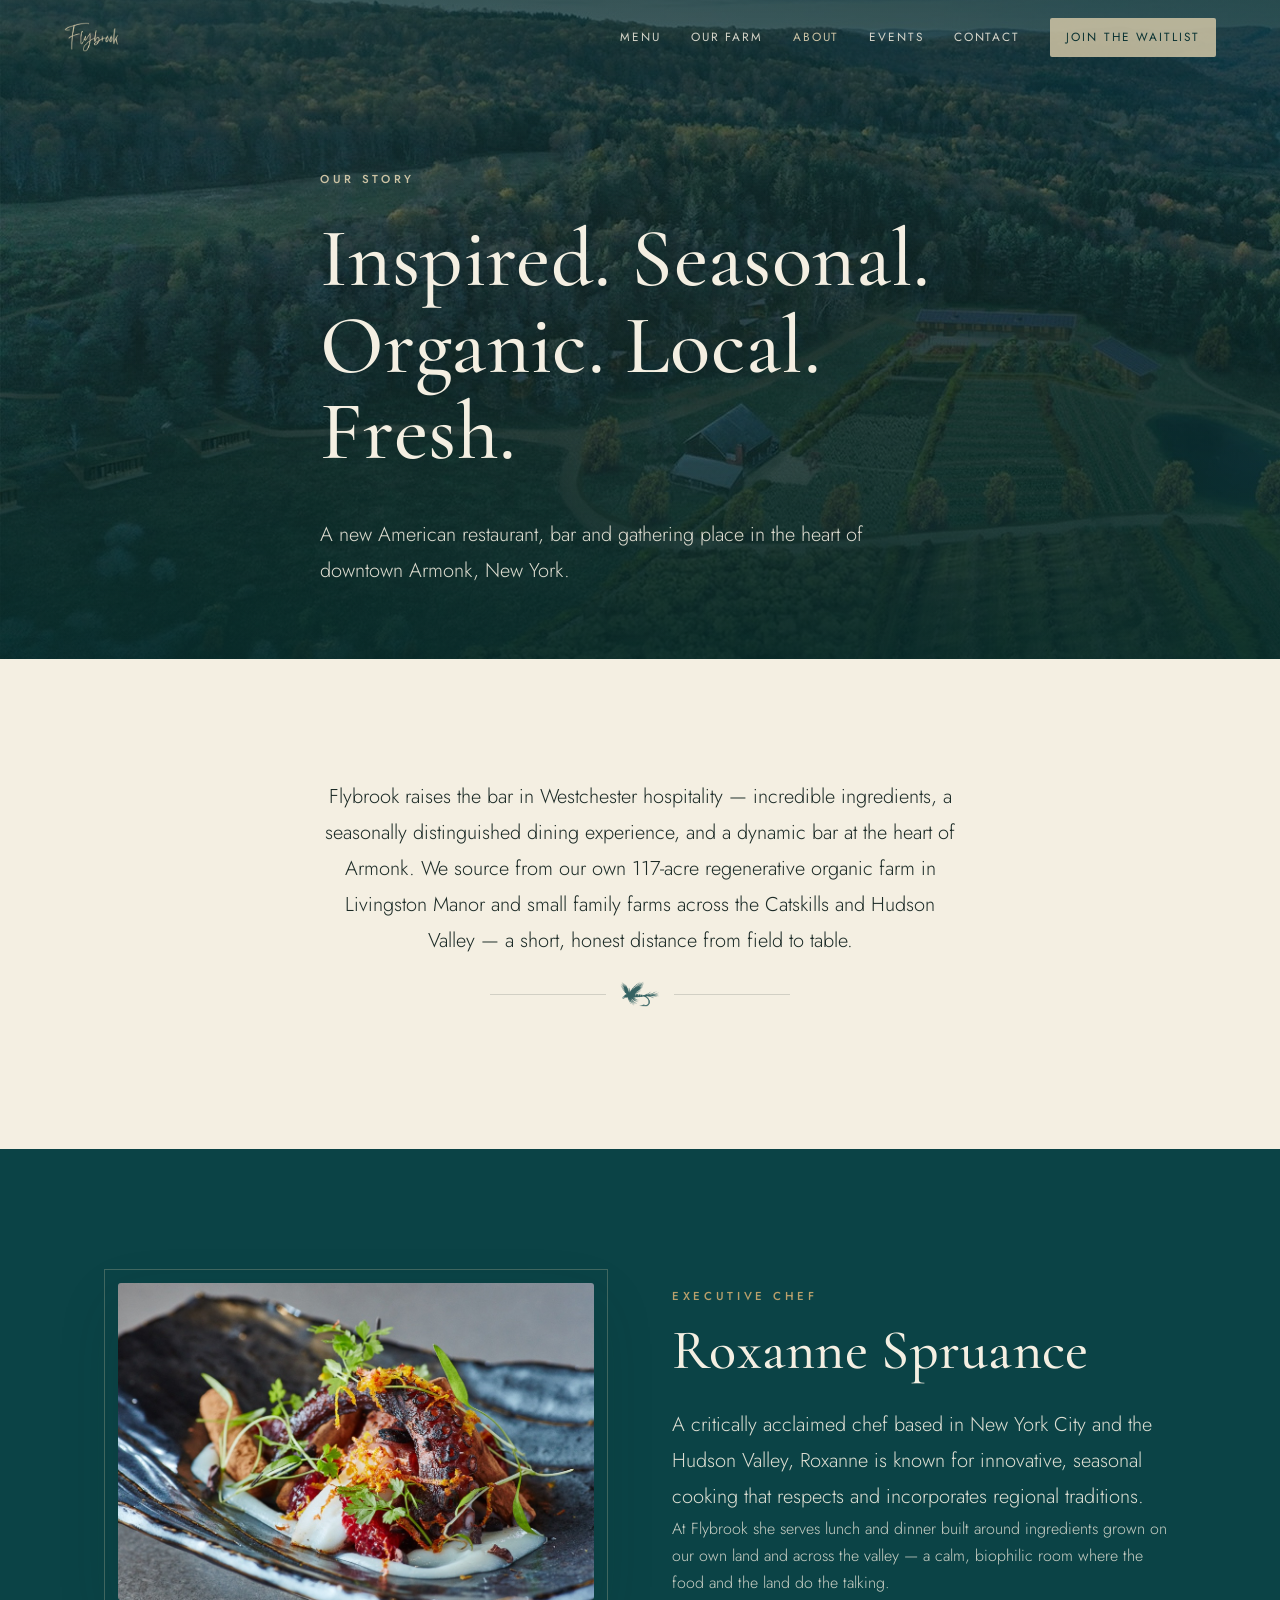
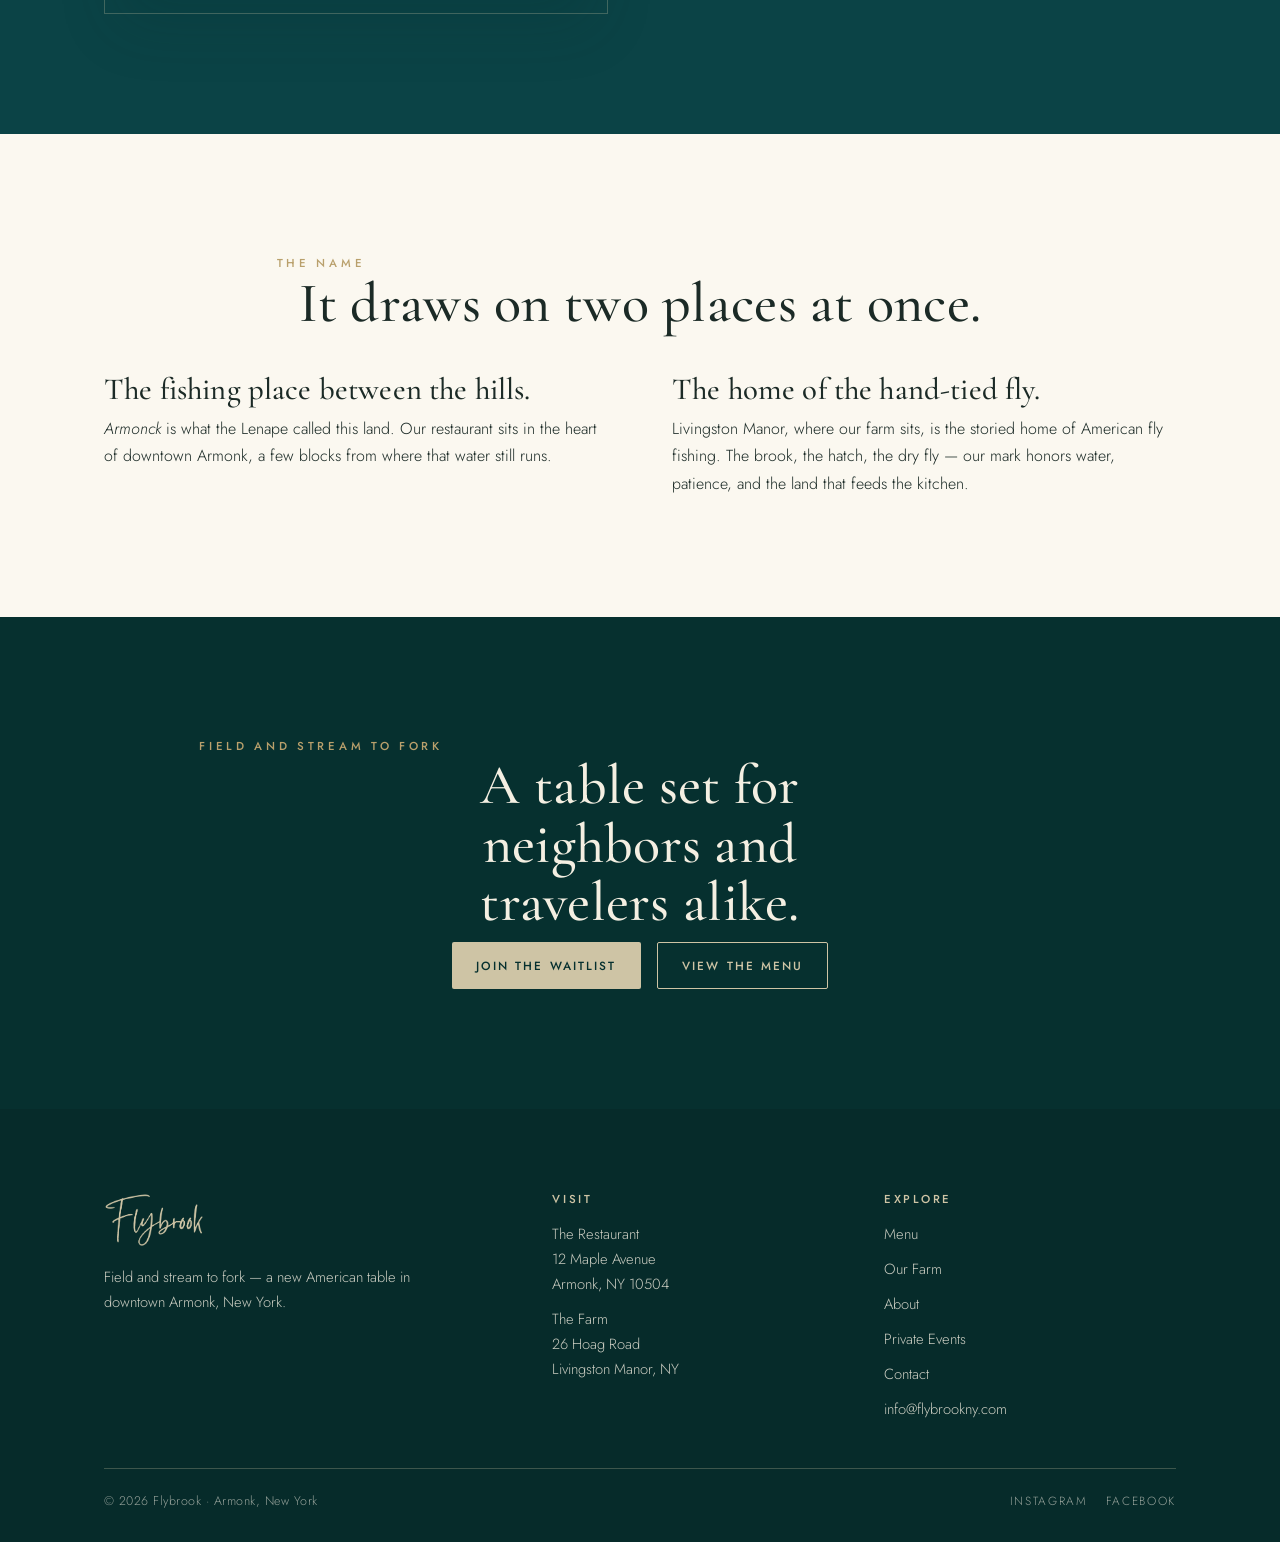
==== about.html @ 1fda8926 "chore: initial commit" ====
<!DOCTYPE html>
<html lang="en">
<head>
  <meta charset="utf-8">
  <meta name="viewport" content="width=device-width, initial-scale=1">
  <title>About — Flybrook · Armonk, New York</title>
  <meta name="description" content="Flybrook raises the bar in Westchester hospitality — incredible ingredients, a seasonally distinguished dining experience, and a dynamic bar at the heart of Armonk, from Executive Chef Roxanne Spruance.">
  <link rel="icon" type="image/svg+xml" href="assets/img/favicon.svg">
  <link rel="stylesheet" href="assets/css/styles.css">
</head>
<body>
  <div class="nav-scrim"></div>
  <header class="site-header">
    <a class="brand" href="index.html" aria-label="Flybrook home"><img src="assets/img/flybrook-signature-cream.png" alt="Flybrook"></a>
    <nav class="nav" aria-label="Primary">
      <a href="menu.html">Menu</a>
      <a href="farm.html">Our Farm</a>
      <a href="about.html" class="active">About</a>
      <a href="events.html">Events</a>
      <a href="contact.html">Contact</a>
      <a class="btn btn--solid" href="contact.html#waitlist">Join the Waitlist</a>
    </nav>
    <button class="nav-toggle" aria-label="Menu" aria-expanded="false"><span></span><span></span><span></span></button>
  </header>

  <section class="hero hero--page">
    <div class="hero__media"><img src="assets/img/bar-drinks.jpg" alt="Inside Flybrook"></div>
    <div class="hero__inner wrap">
      <p class="kicker">Our Story</p>
      <h1 class="display">Inspired. Seasonal. Organic. Local. Fresh.</h1>
      <p class="lead">A new American restaurant, bar and gathering place in the heart of downtown Armonk, New York.</p>
    </div>
  </section>

  <section class="section bg-paper">
    <div class="wrap reveal" style="max-width:760px;text-align:center">
      <p class="lead">Flybrook raises the bar in Westchester hospitality — incredible ingredients, a seasonally distinguished dining experience, and a dynamic bar at the heart of Armonk. We source from our own 117-acre regenerative organic farm in Livingston Manor and small family farms across the Catskills and Hudson Valley — a short, honest distance from field to table.</p>
      <div class="divider"><img src="assets/img/fly-spruce.png" alt=""></div>
    </div>
  </section>

  <section class="section bg-spruce">
    <div class="wrap split reveal">
      <div class="frame"><img src="assets/img/kitchen-plating.jpg" alt="Executive Chef Roxanne Spruance plating a dish"></div>
      <div>
        <p class="kicker">Executive Chef</p>
        <h2 class="display" style="margin:.25em 0 .5em">Roxanne Spruance</h2>
        <p class="lead" style="color:rgba(244,239,226,.9)">A critically acclaimed chef based in New York City and the Hudson Valley, Roxanne is known for innovative, seasonal cooking that respects and incorporates regional traditions.</p>
        <p style="color:rgba(244,239,226,.82)">At Flybrook she serves lunch and dinner built around ingredients grown on our own land and across the valley — a calm, biophilic room where the food and the land do the talking.</p>
      </div>
    </div>
  </section>

  <section class="section bg-paper2">
    <div class="wrap reveal">
      <div class="center" style="margin-bottom:42px">
        <p class="kicker">The name</p>
        <h2 class="display">It draws on two places at once.</h2>
      </div>
      <div class="split reveal" style="align-items:flex-start">
        <div>
          <h3 class="display" style="margin-bottom:.3em">The fishing place between the hills.</h3>
          <p><em>Armonck</em> is what the Lenape called this land. Our restaurant sits in the heart of downtown Armonk, a few blocks from where that water still runs.</p>
        </div>
        <div>
          <h3 class="display" style="margin-bottom:.3em">The home of the hand-tied fly.</h3>
          <p>Livingston Manor, where our farm sits, is the storied home of American fly fishing. The brook, the hatch, the dry fly — our mark honors water, patience, and the land that feeds the kitchen.</p>
        </div>
      </div>
    </div>
  </section>

  <section class="section bg-deep cta-band">
    <div class="wrap reveal">
      <p class="kicker">Field and stream to fork</p>
      <h2 class="display">A table set for neighbors and travelers alike.</h2>
      <div class="btn-row center">
        <a class="btn btn--solid" href="contact.html#waitlist">Join the Waitlist</a>
        <a class="btn btn--outline" href="menu.html">View the Menu</a>
      </div>
    </div>
  </section>

  <footer class="site-footer">
    <div class="wrap">
      <div class="footer-grid">
        <div><img class="sig" src="assets/img/flybrook-signature-cream.png" alt="Flybrook"><p style="max-width:34ch;font-size:.92rem">Field and stream to fork — a new American table in downtown Armonk, New York.</p></div>
        <div><h4>Visit</h4><div class="footer-links"><span>The Restaurant<br>12 Maple Avenue<br>Armonk, NY 10504</span><span>The Farm<br>26 Hoag Road<br>Livingston Manor, NY</span></div></div>
        <div><h4>Explore</h4><div class="footer-links"><a href="menu.html">Menu</a><a href="farm.html">Our Farm</a><a href="about.html">About</a><a href="events.html">Private Events</a><a href="contact.html">Contact</a><a href="mailto:info@flybrookny.com">info@flybrookny.com</a></div></div>
      </div>
      <div class="footer-meta"><span>© <span id="year">2027</span> Flybrook · Armonk, New York</span><div class="socials"><a href="#">Instagram</a><a href="#">Facebook</a></div></div>
    </div>
  </footer>
  <script src="assets/js/main.js"></script>
</body>
</html>
---- assets/css/styles.css ----
/* =========================================================
   Flybrook — flybrookny.com
   Direction C · Spruce-forward, quiet-luxury
   Brand: Cormorant Garamond (display) + Jost (text)
   ========================================================= */

@import url('https://fonts.googleapis.com/css2?family=Cormorant+Garamond:ital,wght@0,400;0,500;0,600;1,400;1,500&family=Jost:wght@300;400;500&display=swap');

:root{
  /* Palette */
  --spruce:#0B4346;
  --deep-spruce:#06302F;
  --darkest-spruce:#062B2A;
  --spruce-soft:#1F4B48;
  --wheat:#CEC4A5;
  --gold-wheat:#B9A06C;
  --sage:#8B9479;
  --clay:#B5663C;
  --paper:#F4EFE2;
  --paper-2:#FBF8F0;
  --ink:#1B2A26;
  --slate:#5B6963;
  --line-on-paper:rgba(27,42,38,.16);
  --line-on-spruce:rgba(206,196,165,.28);

  /* Type */
  --display:'Cormorant Garamond', Georgia, 'Times New Roman', serif;
  --text:'Jost', -apple-system, BlinkMacSystemFont, 'Segoe UI', sans-serif;

  --wrap:1200px;
  --gutter:clamp(20px,5vw,64px);
  --ease:cubic-bezier(.22,.61,.36,1);
}

*{margin:0;padding:0;box-sizing:border-box}
html{scroll-behavior:smooth}
body{
  font-family:var(--text);
  font-weight:300;
  color:var(--ink);
  background:var(--paper);
  line-height:1.7;
  -webkit-font-smoothing:antialiased;
  text-rendering:optimizeLegibility;
}
img{max-width:100%;display:block}
a{color:inherit;text-decoration:none}

/* ---------- Typography ---------- */
h1,h2,h3,h4{font-family:var(--display);font-weight:500;line-height:1.08;letter-spacing:.01em}
.display{
  font-family:var(--display);
  font-weight:500;
  line-height:1.04;
  letter-spacing:.005em;
}
h1{font-size:clamp(2.7rem,6.5vw,5.4rem)}
h2{font-size:clamp(2rem,4.4vw,3.5rem)}
h3{font-size:clamp(1.4rem,2.4vw,2rem)}
p{max-width:62ch}
em,i{font-style:italic}

.overline{
  font-family:var(--text);
  font-weight:500;
  text-transform:uppercase;
  letter-spacing:.34em;
  font-size:.72rem;
}
.lead{font-size:clamp(1.05rem,1.6vw,1.25rem);line-height:1.8}

/* dot-separated kicker e.g. Inspired · Seasonal · Organic */
.kicker{
  font-family:var(--text);
  text-transform:uppercase;
  letter-spacing:.32em;
  font-size:.72rem;
  font-weight:500;
  color:var(--gold-wheat);
}

/* ---------- Layout ---------- */
.wrap{max-width:var(--wrap);margin-inline:auto;padding-inline:var(--gutter)}
.section{padding-block:clamp(64px,10vw,120px)}
.section--tight{padding-block:clamp(48px,7vw,84px)}
.bg-paper{background:var(--paper)}
.bg-paper2{background:var(--paper-2)}
.bg-spruce{background:var(--spruce);color:var(--paper)}
.bg-deep{background:var(--deep-spruce);color:var(--paper)}
.bg-spruce h1,.bg-spruce h2,.bg-spruce h3,
.bg-deep h1,.bg-deep h2,.bg-deep h3{color:var(--paper)}
.center{text-align:center}
.sr-only{position:absolute;width:1px;height:1px;padding:0;margin:-1px;overflow:hidden;clip:rect(0,0,0,0);white-space:nowrap;border:0}
.measure{max-width:60ch}
.measure-wide{max-width:74ch}
.mx-auto{margin-inline:auto}

/* ---------- Fly divider ---------- */
.divider{display:flex;align-items:center;gap:14px;max-width:300px;margin:22px auto}
.divider::before,.divider::after{content:"";flex:1;height:1px;background:var(--line-on-paper)}
.bg-spruce .divider::before,.bg-spruce .divider::after,
.bg-deep .divider::before,.bg-deep .divider::after{background:var(--line-on-spruce)}
.divider img{width:40px;height:auto;opacity:.85;flex:0 0 auto}

/* ---------- Buttons ---------- */
.btn{
  display:inline-flex;align-items:center;gap:.6em;
  font-family:var(--text);font-weight:500;
  text-transform:uppercase;letter-spacing:.18em;font-size:.74rem;
  padding:1.05em 2em;border:1px solid transparent;border-radius:2px;
  cursor:pointer;transition:all .4s var(--ease);
}
.btn--solid{background:var(--wheat);color:var(--deep-spruce)}
.btn--solid:hover{background:var(--gold-wheat);transform:translateY(-2px)}
.btn--outline{background:transparent;border-color:var(--wheat);color:var(--wheat)}
.btn--outline:hover{background:var(--wheat);color:var(--deep-spruce)}
.btn--ink{background:var(--spruce);color:var(--paper)}
.btn--ink:hover{background:var(--deep-spruce);transform:translateY(-2px)}
.btn--outline-ink{background:transparent;border-color:var(--spruce);color:var(--spruce)}
.btn--outline-ink:hover{background:var(--spruce);color:var(--paper)}
.textlink{
  font-family:var(--text);font-weight:500;text-transform:uppercase;
  letter-spacing:.2em;font-size:.74rem;color:var(--gold-wheat);
  display:inline-flex;gap:.5em;align-items:center;
  border-bottom:1px solid transparent;padding-bottom:2px;transition:.3s var(--ease)
}
.textlink:hover{gap:.9em;border-color:var(--gold-wheat)}

.btn-row{display:flex;flex-wrap:wrap;gap:16px;align-items:center}
.btn-row.center{justify-content:center}

/* ---------- Header ---------- */
.site-header{
  position:fixed;inset:0 0 auto 0;z-index:100;
  display:flex;align-items:center;justify-content:space-between;
  padding:18px var(--gutter);
  transition:background .4s var(--ease),padding .4s var(--ease),box-shadow .4s var(--ease);
}
.site-header.scrolled{
  background:var(--deep-spruce);
  padding-block:12px;
  box-shadow:0 1px 0 var(--line-on-spruce);
}
.brand{display:flex;align-items:center;gap:12px}
.brand img{height:30px;width:auto}
.nav{display:flex;align-items:center;gap:30px}
.nav a{
  font-family:var(--text);font-weight:400;
  text-transform:uppercase;letter-spacing:.16em;font-size:.74rem;
  color:var(--paper);opacity:.86;transition:opacity .3s,color .3s
}
.nav a:hover,.nav a.active{opacity:1;color:var(--wheat)}
.nav .btn{padding:.7em 1.3em;color:var(--deep-spruce)}
.nav .btn:hover{color:var(--deep-spruce)}
.nav-toggle{display:none;background:none;border:0;cursor:pointer;width:30px;height:22px;position:relative}
.nav-toggle span{position:absolute;left:0;right:0;height:2px;background:var(--paper);transition:.3s var(--ease)}
.nav-toggle span:nth-child(1){top:0}
.nav-toggle span:nth-child(2){top:10px}
.nav-toggle span:nth-child(3){top:20px}
body.nav-open .nav-toggle span:nth-child(1){top:10px;transform:rotate(45deg)}
body.nav-open .nav-toggle span:nth-child(2){opacity:0}
body.nav-open .nav-toggle span:nth-child(3){top:10px;transform:rotate(-45deg)}

/* ---------- Hero ---------- */
.hero{
  position:relative;min-height:100svh;
  display:flex;align-items:center;
  color:var(--paper);overflow:hidden;
}
.hero__media{position:absolute;inset:0;z-index:0}
.hero__media img{width:100%;height:100%;object-fit:cover}
.hero__media::after{
  content:"";position:absolute;inset:0;
  background:
    linear-gradient(180deg,rgba(6,43,42,.55) 0%,rgba(6,43,42,.35) 40%,rgba(6,43,42,.78) 100%),
    radial-gradient(120% 80% at 30% 50%,rgba(6,43,42,.15),rgba(6,43,42,.65));
}
.hero__inner{position:relative;z-index:1;padding-block:140px 90px}
.hero h1{color:var(--paper);max-width:16ch;margin:.32em 0 .5em}
.hero .lead{color:rgba(244,239,226,.9);max-width:46ch}
.hero .kicker{color:var(--wheat)}
.hero__btns{margin-top:38px}
.hero--page{min-height:62svh}
.hero--page .hero__inner{padding-block:170px 70px}

/* ---------- Generic two-column split ---------- */
.split{display:grid;grid-template-columns:1fr 1fr;gap:clamp(28px,5vw,72px);align-items:center}
.split--media-right{direction:ltr}
.split img{border-radius:3px;box-shadow:0 24px 60px rgba(6,43,42,.18)}
.frame{position:relative;padding:14px}
.frame::before{content:"";position:absolute;inset:0;border:1px solid var(--line-on-spruce);pointer-events:none}

/* ---------- Intro statement ---------- */
.statement{max-width:24ch;margin-inline:auto;text-align:center}

/* ---------- Tiles (Inside Flybrook) ---------- */
.tiles{display:grid;grid-template-columns:repeat(3,1fr);gap:18px}
.tile{position:relative;aspect-ratio:3/4;overflow:hidden;border-radius:3px;color:var(--paper);display:flex}
.tile img{position:absolute;inset:0;width:100%;height:100%;object-fit:cover;transition:transform 1s var(--ease)}
.tile:hover img{transform:scale(1.06)}
.tile::after{content:"";position:absolute;inset:0;background:linear-gradient(180deg,rgba(6,43,42,.05) 30%,rgba(6,43,42,.85) 100%)}
.tile__body{position:relative;z-index:1;margin-top:auto;padding:26px}
.tile__body .overline{color:var(--wheat)}
.tile__body h3{color:var(--paper);margin:.25em 0 .35em}
.tile__body p{font-size:.92rem;color:rgba(244,239,226,.85);max-width:30ch}

/* ---------- Feature strip ---------- */
.stat-row{display:flex;flex-wrap:wrap;gap:clamp(24px,6vw,72px);justify-content:center;margin-top:34px}
.stat{text-align:center}
.stat__num{font-family:var(--display);font-size:clamp(2.2rem,4vw,3.2rem);color:var(--wheat);line-height:1}
.stat__label{font-family:var(--text);text-transform:uppercase;letter-spacing:.2em;font-size:.7rem;margin-top:.6em;color:rgba(244,239,226,.8)}
.bg-paper .stat__num,.bg-paper2 .stat__num{color:var(--clay)}
.bg-paper .stat__label,.bg-paper2 .stat__label{color:var(--slate)}

/* ---------- Lookbook strip ---------- */
.strip{display:grid;grid-template-columns:repeat(4,1fr);gap:10px}
.strip img{aspect-ratio:1;object-fit:cover;border-radius:2px}
.strip--3{grid-template-columns:repeat(3,1fr)}

/* ---------- Menu ---------- */
.menu-group{margin-bottom:48px}
.menu-group__head{font-family:var(--text);text-transform:uppercase;letter-spacing:.28em;font-size:.78rem;color:var(--gold-wheat);margin-bottom:22px;display:flex;align-items:center;gap:16px}
.menu-group__head::after{content:"";flex:1;height:1px;background:var(--line-on-paper)}
.bg-spruce .menu-group__head::after,.bg-deep .menu-group__head::after{background:var(--line-on-spruce)}
.menu-item{display:flex;align-items:baseline;gap:14px;padding:14px 0;border-bottom:1px solid var(--line-on-paper)}
.bg-spruce .menu-item,.bg-deep .menu-item{border-color:var(--line-on-spruce)}
.menu-item__name{font-family:var(--display);font-size:1.45rem;font-weight:500;white-space:nowrap}
.menu-item__desc{font-size:.9rem;color:var(--slate);flex:1}
.bg-spruce .menu-item__desc,.bg-deep .menu-item__desc{color:rgba(244,239,226,.7)}
.menu-item__lead{flex:1;border-bottom:1px dotted var(--line-on-paper);transform:translateY(-4px)}
.menu-item__price{font-family:var(--display);font-size:1.3rem;color:var(--clay)}
.bg-spruce .menu-item__price,.bg-deep .menu-item__price{color:var(--wheat)}
.tag{display:inline-block;font-family:var(--text);font-size:.62rem;text-transform:uppercase;letter-spacing:.18em;padding:.25em .7em;border:1px solid currentColor;border-radius:999px;color:var(--sage);margin-left:.5em;vertical-align:middle}

/* ---------- Cards ---------- */
.cards{display:grid;grid-template-columns:repeat(auto-fit,minmax(260px,1fr));gap:24px}
.card{background:var(--paper-2);border:1px solid var(--line-on-paper);border-radius:3px;padding:34px 30px;transition:transform .4s var(--ease),box-shadow .4s var(--ease)}
.card:hover{transform:translateY(-4px);box-shadow:0 20px 50px rgba(6,43,42,.1)}
.card h3{margin-bottom:.4em}
.card p{font-size:.95rem;color:var(--slate)}

/* ---------- Forms ---------- */
.form{display:grid;gap:18px;max-width:520px}
.field label{display:block;font-family:var(--text);text-transform:uppercase;letter-spacing:.16em;font-size:.68rem;margin-bottom:8px;color:var(--slate)}
.bg-spruce .field label,.bg-deep .field label{color:var(--wheat)}
.field input,.field textarea,.field select{
  width:100%;font-family:var(--text);font-weight:300;font-size:1rem;color:var(--ink);
  background:var(--paper-2);border:1px solid var(--line-on-paper);border-radius:2px;
  padding:14px 16px;transition:border-color .3s
}
.bg-spruce .field input,.bg-spruce .field textarea,.bg-spruce .field select,
.bg-deep .field input,.bg-deep .field textarea,.bg-deep .field select{
  background:rgba(244,239,226,.06);border-color:var(--line-on-spruce);color:var(--paper)
}
.field input:focus,.field textarea:focus,.field select:focus{outline:none;border-color:var(--gold-wheat)}
.field textarea{min-height:130px;resize:vertical}
.form__note{font-size:.82rem;color:var(--slate)}

/* ---------- Footer ---------- */
.site-footer{background:var(--darkest-spruce);color:rgba(244,239,226,.82);padding-block:clamp(56px,8vw,84px) 30px}
.footer-grid{display:grid;grid-template-columns:1.4fr 1fr 1fr;gap:40px;align-items:start}
.site-footer img.sig{height:54px;width:auto;margin-bottom:18px}
.site-footer h4{font-family:var(--text);text-transform:uppercase;letter-spacing:.22em;font-size:.72rem;color:var(--wheat);margin-bottom:16px;font-weight:500}
.site-footer a:hover{color:var(--wheat)}
.footer-links{display:grid;gap:10px;font-size:.92rem}
.footer-meta{display:flex;justify-content:space-between;flex-wrap:wrap;gap:14px;align-items:center;margin-top:46px;padding-top:22px;border-top:1px solid var(--line-on-spruce);font-size:.78rem;letter-spacing:.04em;color:rgba(244,239,226,.6)}
.socials{display:flex;gap:18px}
.socials a{font-size:.74rem;text-transform:uppercase;letter-spacing:.14em}

/* ---------- CTA band ---------- */
.cta-band{text-align:center}
.cta-band h2{max-width:18ch;margin:0 auto .2em}
.cta-band .lead{margin:0 auto 30px;color:rgba(244,239,226,.85)}

/* ---------- Reveal on scroll ---------- */
.reveal{opacity:0;transform:translateY(26px);transition:opacity .9s var(--ease),transform .9s var(--ease)}
.reveal.in{opacity:1;transform:none}

/* ---------- Responsive ---------- */
@media(max-width:900px){
  .split{grid-template-columns:1fr}
  .split .frame{order:-1}
  .tiles{grid-template-columns:1fr 1fr}
  .footer-grid{grid-template-columns:1fr 1fr}
  .strip{grid-template-columns:repeat(4,1fr)}
}
@media(max-width:720px){
  .nav{
    position:fixed;inset:0 0 0 auto;width:min(82vw,360px);
    flex-direction:column;align-items:flex-start;justify-content:center;gap:28px;
    background:var(--deep-spruce);padding:60px var(--gutter);
    transform:translateX(100%);transition:transform .45s var(--ease);
    box-shadow:-20px 0 60px rgba(0,0,0,.3)
  }
  body.nav-open .nav{transform:none}
  .nav a{font-size:1rem}
  .nav-toggle{display:block;z-index:101}
  .tiles{grid-template-columns:1fr}
  .footer-grid{grid-template-columns:1fr}
  .strip{grid-template-columns:repeat(2,1fr)}
  .menu-item{flex-wrap:wrap}
  .menu-item__lead{display:none}
  .menu-item__desc{flex-basis:100%;order:3}
  .footer-meta{justify-content:flex-start}
}
@media(max-width:720px){
  .nav-scrim{position:fixed;inset:0;background:rgba(6,43,42,.5);opacity:0;visibility:hidden;transition:.4s;z-index:99}
  body.nav-open .nav-scrim{opacity:1;visibility:visible}
}
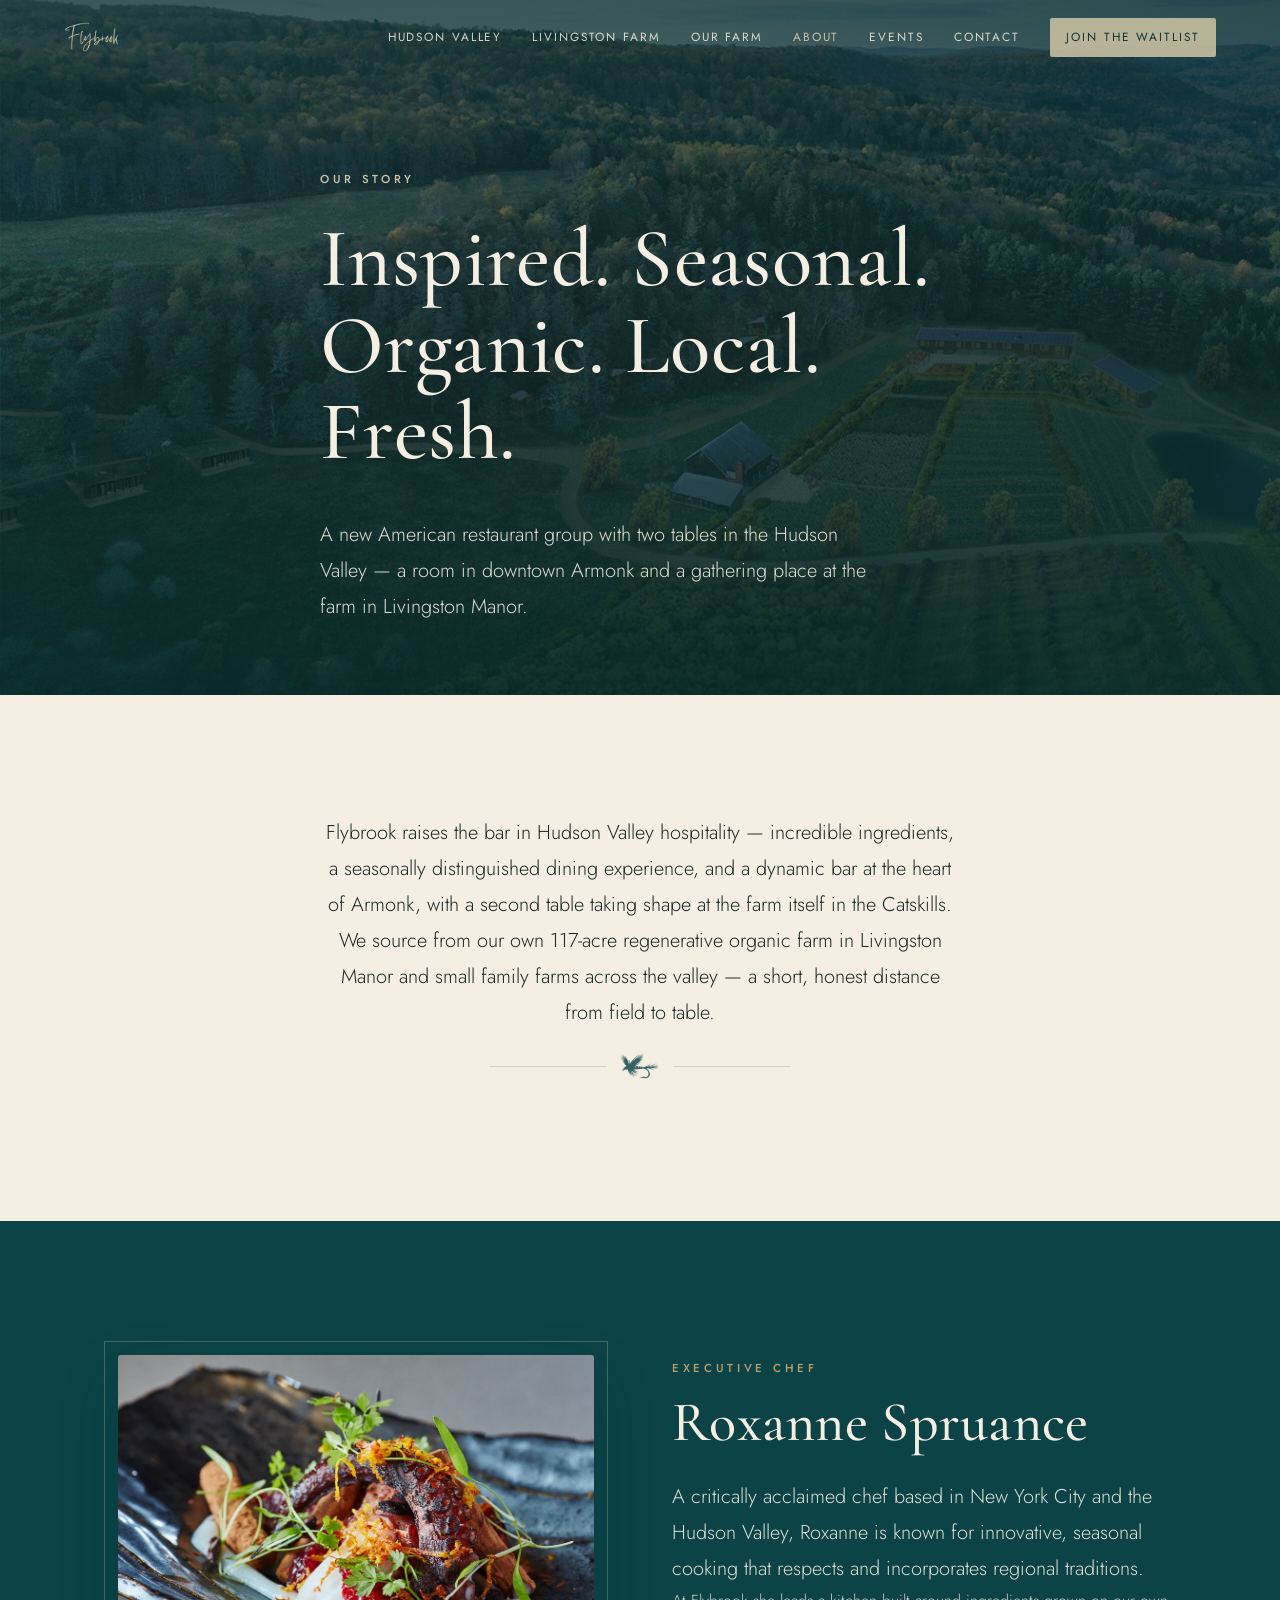
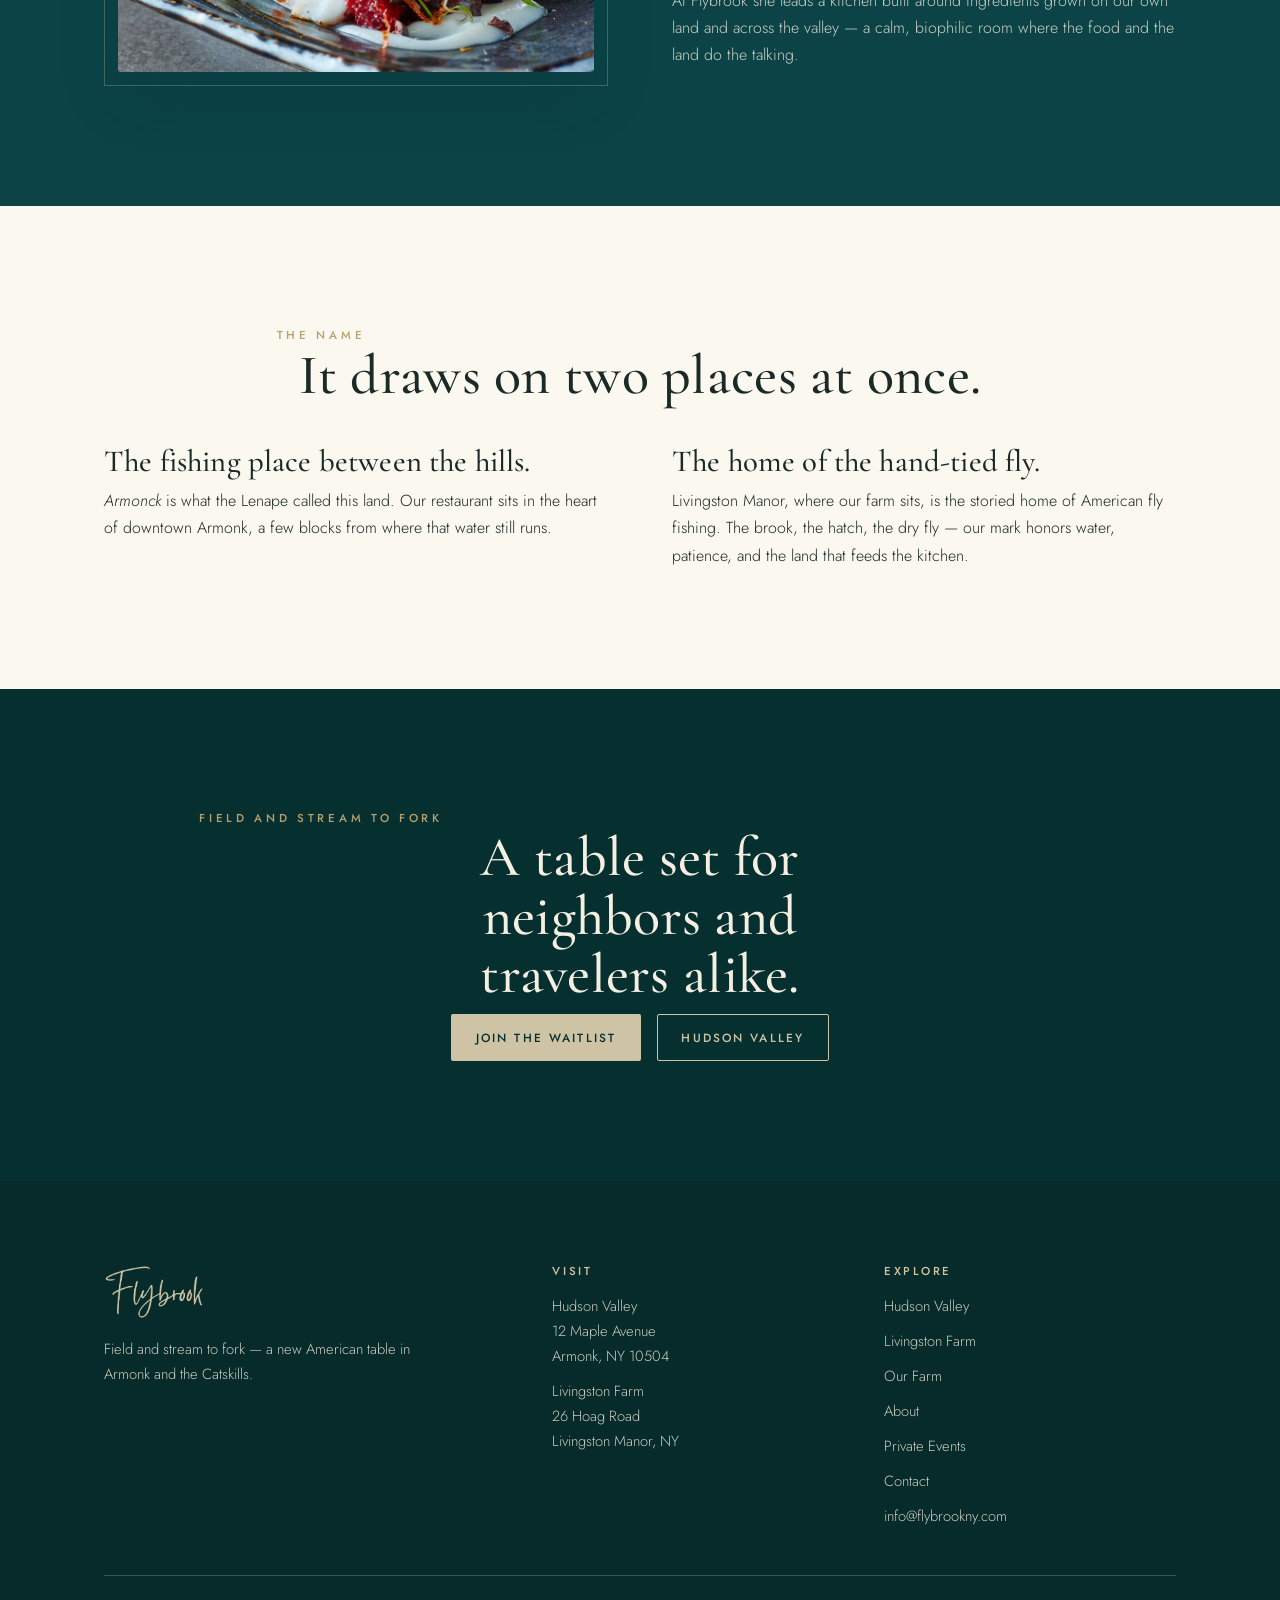
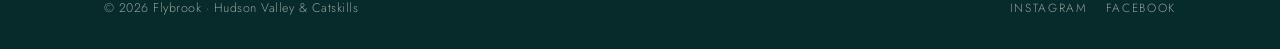
==== commit 88b0e68a: "restructure: two locations (Hudson Valley + Livingston Farm); remove menu; add events hero image" ====
--- a/about.html
+++ b/about.html
@@ -3,8 +3,8 @@
 <head>
   <meta charset="utf-8">
   <meta name="viewport" content="width=device-width, initial-scale=1">
-  <title>About — Flybrook · Armonk, New York</title>
-  <meta name="description" content="Flybrook raises the bar in Westchester hospitality — incredible ingredients, a seasonally distinguished dining experience, and a dynamic bar at the heart of Armonk, from Executive Chef Roxanne Spruance.">
+  <title>About — Flybrook · Hudson Valley &amp; Catskills</title>
+  <meta name="description" content="Flybrook raises the bar in Hudson Valley hospitality — incredible ingredients, a seasonally distinguished dining experience, and two rooms rooted in the same farm. From Executive Chef Roxanne Spruance.">
   <link rel="icon" type="image/svg+xml" href="assets/img/favicon.svg">
   <link rel="stylesheet" href="assets/css/styles.css">
 </head>
@@ -13,7 +13,8 @@
   <header class="site-header">
     <a class="brand" href="index.html" aria-label="Flybrook home"><img src="assets/img/flybrook-signature-cream.png" alt="Flybrook"></a>
     <nav class="nav" aria-label="Primary">
-      <a href="menu.html">Menu</a>
+      <a href="hudson-valley.html">Hudson Valley</a>
+      <a href="livingston-farm.html">Livingston Farm</a>
       <a href="farm.html">Our Farm</a>
       <a href="about.html" class="active">About</a>
       <a href="events.html">Events</a>
@@ -28,13 +29,13 @@
     <div class="hero__inner wrap">
       <p class="kicker">Our Story</p>
       <h1 class="display">Inspired. Seasonal. Organic. Local. Fresh.</h1>
-      <p class="lead">A new American restaurant, bar and gathering place in the heart of downtown Armonk, New York.</p>
+      <p class="lead">A new American restaurant group with two tables in the Hudson Valley — a room in downtown Armonk and a gathering place at the farm in Livingston Manor.</p>
     </div>
   </section>
 
   <section class="section bg-paper">
     <div class="wrap reveal" style="max-width:760px;text-align:center">
-      <p class="lead">Flybrook raises the bar in Westchester hospitality — incredible ingredients, a seasonally distinguished dining experience, and a dynamic bar at the heart of Armonk. We source from our own 117-acre regenerative organic farm in Livingston Manor and small family farms across the Catskills and Hudson Valley — a short, honest distance from field to table.</p>
+      <p class="lead">Flybrook raises the bar in Hudson Valley hospitality — incredible ingredients, a seasonally distinguished dining experience, and a dynamic bar at the heart of Armonk, with a second table taking shape at the farm itself in the Catskills. We source from our own 117-acre regenerative organic farm in Livingston Manor and small family farms across the valley — a short, honest distance from field to table.</p>
       <div class="divider"><img src="assets/img/fly-spruce.png" alt=""></div>
     </div>
   </section>
@@ -46,7 +47,7 @@
         <p class="kicker">Executive Chef</p>
         <h2 class="display" style="margin:.25em 0 .5em">Roxanne Spruance</h2>
         <p class="lead" style="color:rgba(244,239,226,.9)">A critically acclaimed chef based in New York City and the Hudson Valley, Roxanne is known for innovative, seasonal cooking that respects and incorporates regional traditions.</p>
-        <p style="color:rgba(244,239,226,.82)">At Flybrook she serves lunch and dinner built around ingredients grown on our own land and across the valley — a calm, biophilic room where the food and the land do the talking.</p>
+        <p style="color:rgba(244,239,226,.82)">At Flybrook she leads a kitchen built around ingredients grown on our own land and across the valley — a calm, biophilic room where the food and the land do the talking.</p>
       </div>
     </div>
   </section>
@@ -76,7 +77,7 @@
       <h2 class="display">A table set for neighbors and travelers alike.</h2>
       <div class="btn-row center">
         <a class="btn btn--solid" href="contact.html#waitlist">Join the Waitlist</a>
-        <a class="btn btn--outline" href="menu.html">View the Menu</a>
+        <a class="btn btn--outline" href="hudson-valley.html">Hudson Valley</a>
       </div>
     </div>
   </section>
@@ -84,11 +85,11 @@
   <footer class="site-footer">
     <div class="wrap">
       <div class="footer-grid">
-        <div><img class="sig" src="assets/img/flybrook-signature-cream.png" alt="Flybrook"><p style="max-width:34ch;font-size:.92rem">Field and stream to fork — a new American table in downtown Armonk, New York.</p></div>
-        <div><h4>Visit</h4><div class="footer-links"><span>The Restaurant<br>12 Maple Avenue<br>Armonk, NY 10504</span><span>The Farm<br>26 Hoag Road<br>Livingston Manor, NY</span></div></div>
-        <div><h4>Explore</h4><div class="footer-links"><a href="menu.html">Menu</a><a href="farm.html">Our Farm</a><a href="about.html">About</a><a href="events.html">Private Events</a><a href="contact.html">Contact</a><a href="mailto:info@flybrookny.com">info@flybrookny.com</a></div></div>
+        <div><img class="sig" src="assets/img/flybrook-signature-cream.png" alt="Flybrook"><p style="max-width:34ch;font-size:.92rem">Field and stream to fork — a new American table in Armonk and the Catskills.</p></div>
+        <div><h4>Visit</h4><div class="footer-links"><span>Hudson Valley<br>12 Maple Avenue<br>Armonk, NY 10504</span><span>Livingston Farm<br>26 Hoag Road<br>Livingston Manor, NY</span></div></div>
+        <div><h4>Explore</h4><div class="footer-links"><a href="hudson-valley.html">Hudson Valley</a><a href="livingston-farm.html">Livingston Farm</a><a href="farm.html">Our Farm</a><a href="about.html">About</a><a href="events.html">Private Events</a><a href="contact.html">Contact</a><a href="mailto:info@flybrookny.com">info@flybrookny.com</a></div></div>
       </div>
-      <div class="footer-meta"><span>© <span id="year">2027</span> Flybrook · Armonk, New York</span><div class="socials"><a href="#">Instagram</a><a href="#">Facebook</a></div></div>
+      <div class="footer-meta"><span>© <span id="year">2027</span> Flybrook · Hudson Valley &amp; Catskills</span><div class="socials"><a href="#">Instagram</a><a href="#">Facebook</a></div></div>
     </div>
   </footer>
   <script src="assets/js/main.js"></script>
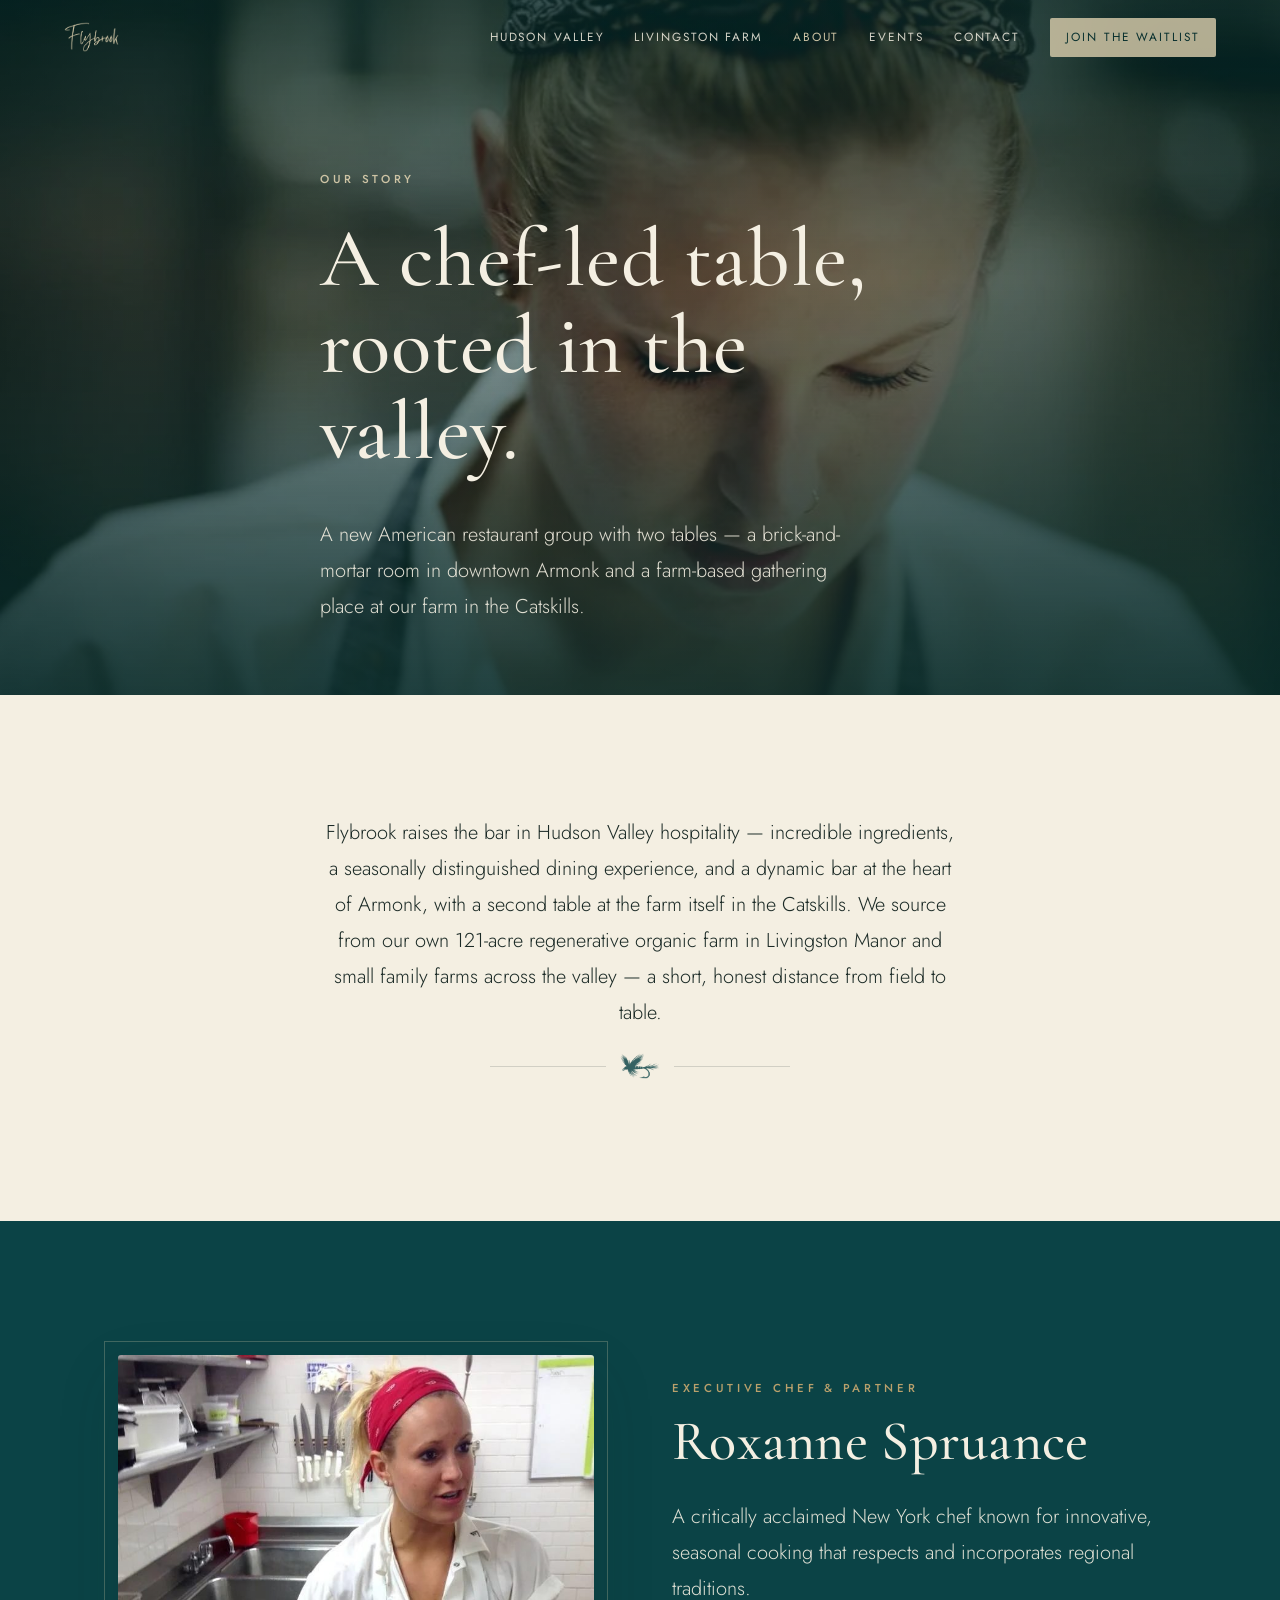
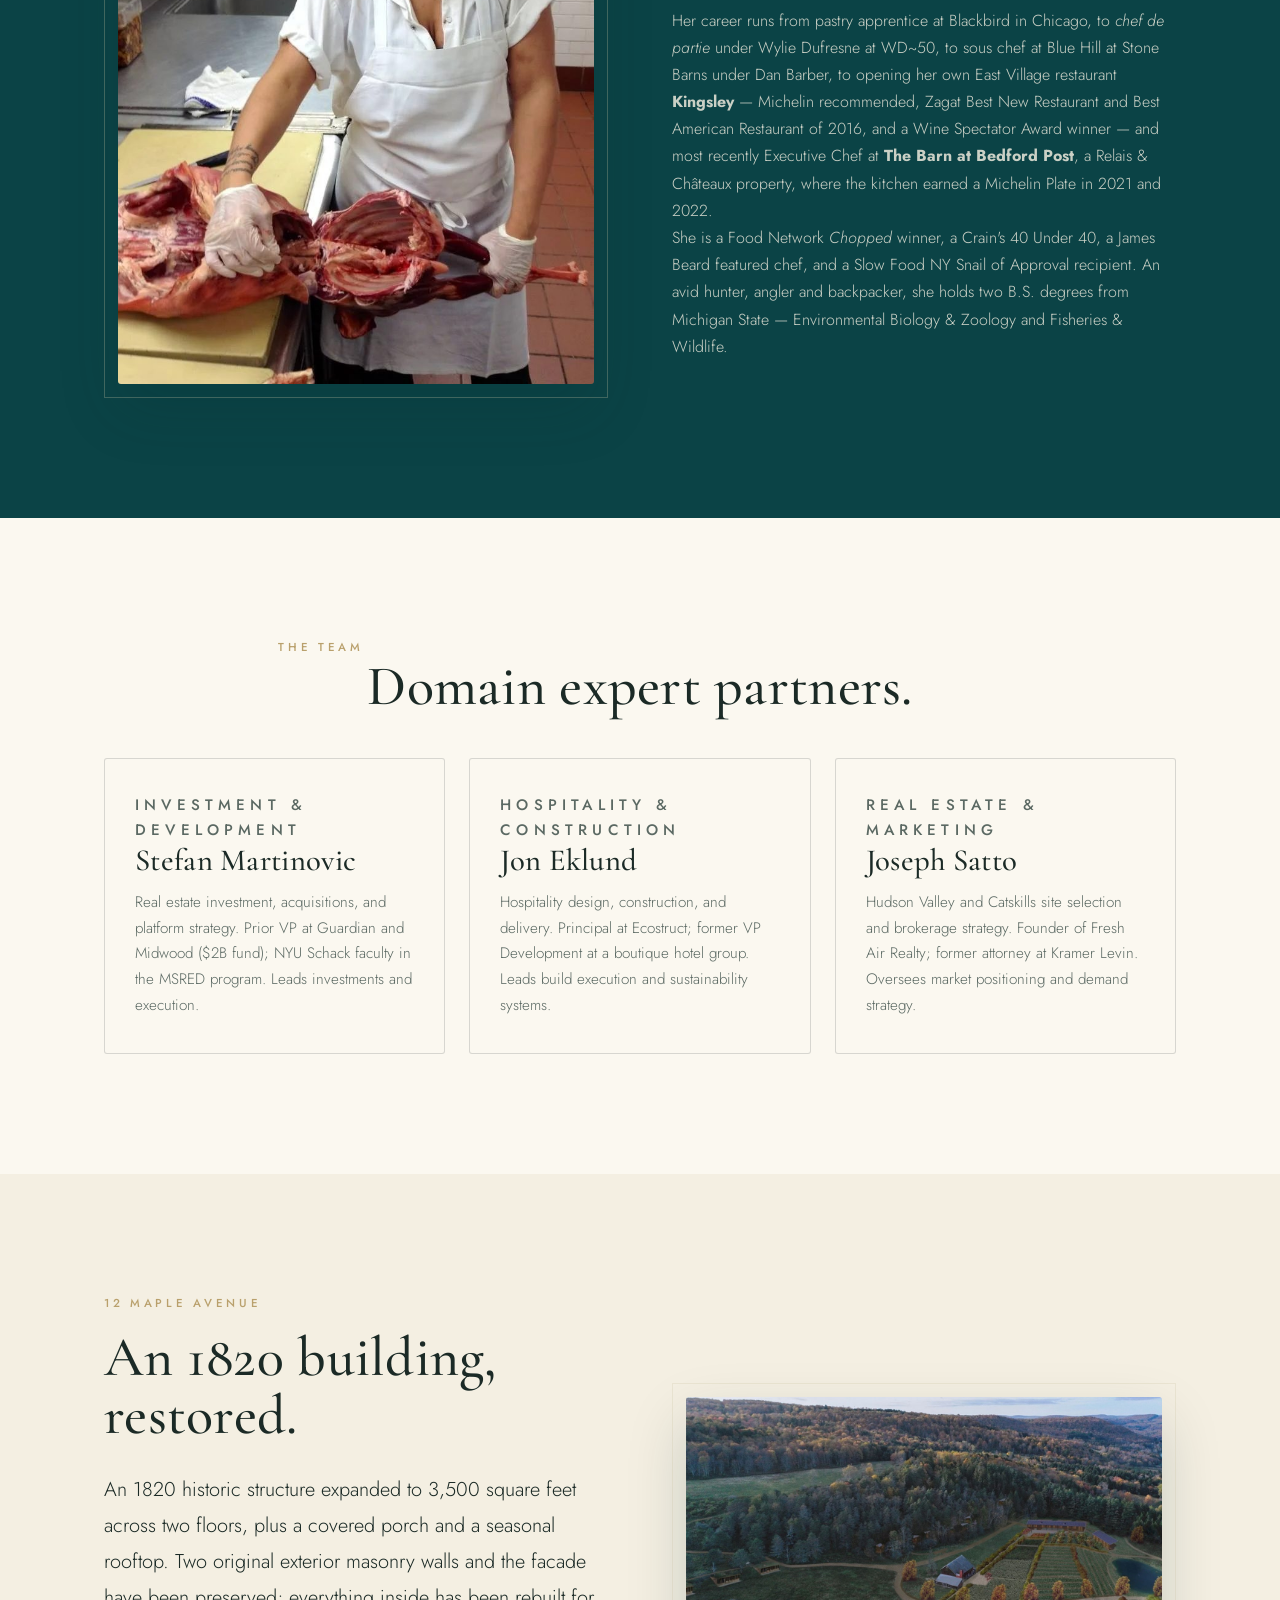
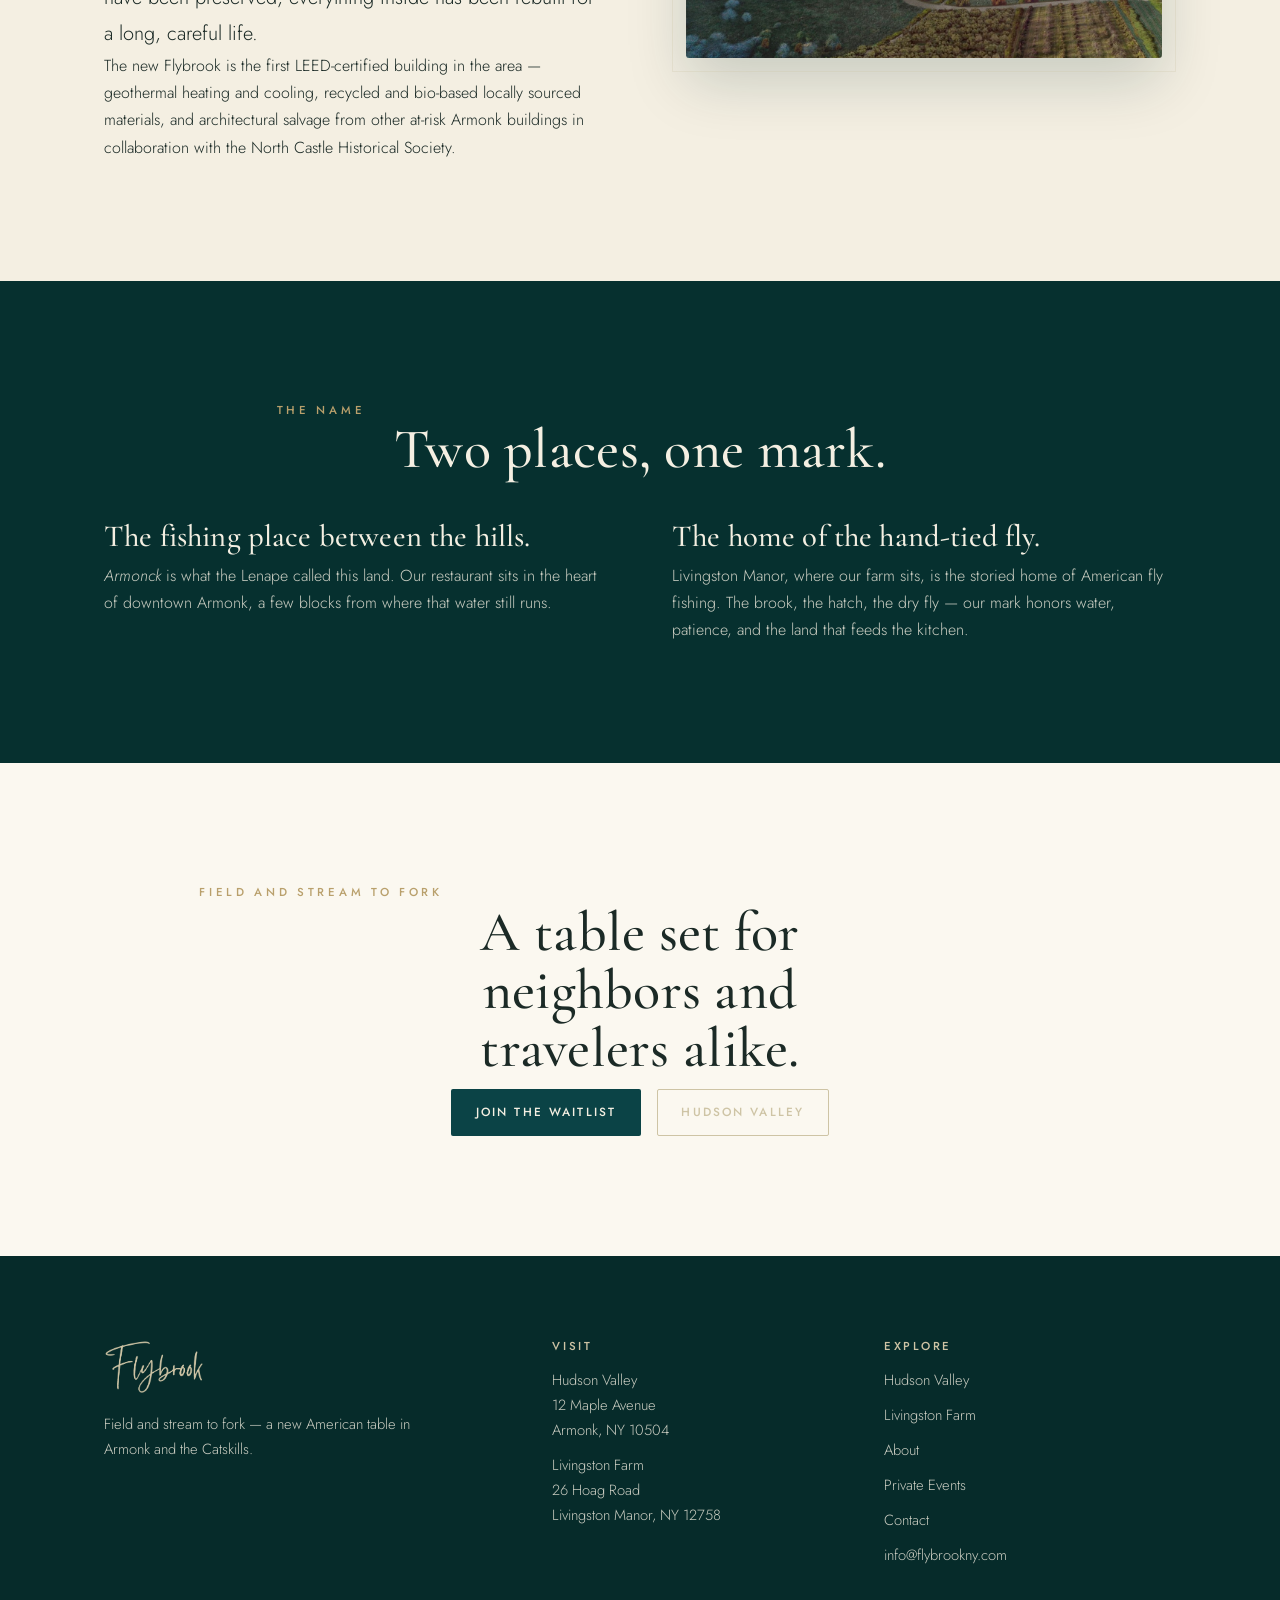
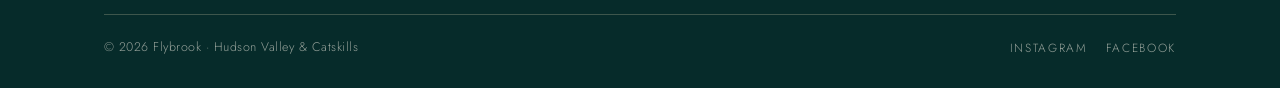
==== commit 374b39ae: "content: rebuild on real source material — Chef Spruance lead, Livingston Farm merged, 121-acre upda" ====
--- a/about.html
+++ b/about.html
@@ -4,7 +4,7 @@
   <meta charset="utf-8">
   <meta name="viewport" content="width=device-width, initial-scale=1">
   <title>About — Flybrook · Hudson Valley &amp; Catskills</title>
-  <meta name="description" content="Flybrook raises the bar in Hudson Valley hospitality — incredible ingredients, a seasonally distinguished dining experience, and two rooms rooted in the same farm. From Executive Chef Roxanne Spruance.">
+  <meta name="description" content="A new American restaurant group from Executive Chef Roxanne Spruance — two tables in the Hudson Valley, anchored by an 1820 building in downtown Armonk and a 121-acre regenerative organic farm in the Catskills.">
   <link rel="icon" type="image/svg+xml" href="assets/img/favicon.svg">
   <link rel="stylesheet" href="assets/css/styles.css">
 </head>
@@ -15,7 +15,6 @@
     <nav class="nav" aria-label="Primary">
       <a href="hudson-valley.html">Hudson Valley</a>
       <a href="livingston-farm.html">Livingston Farm</a>
-      <a href="farm.html">Our Farm</a>
       <a href="about.html" class="active">About</a>
       <a href="events.html">Events</a>
       <a href="contact.html">Contact</a>
@@ -24,59 +23,105 @@
     <button class="nav-toggle" aria-label="Menu" aria-expanded="false"><span></span><span></span><span></span></button>
   </header>
 
+  <!-- Hero -->
   <section class="hero hero--page">
-    <div class="hero__media"><img src="assets/img/bar-drinks.jpg" alt="Inside Flybrook"></div>
+    <div class="hero__media"><img src="assets/img/chef-spruance.jpg" alt="Executive Chef Roxanne Spruance at work in the kitchen"></div>
     <div class="hero__inner wrap">
       <p class="kicker">Our Story</p>
-      <h1 class="display">Inspired. Seasonal. Organic. Local. Fresh.</h1>
-      <p class="lead">A new American restaurant group with two tables in the Hudson Valley — a room in downtown Armonk and a gathering place at the farm in Livingston Manor.</p>
+      <h1 class="display">A chef-led table, rooted in the valley.</h1>
+      <p class="lead">A new American restaurant group with two tables — a brick-and-mortar room in downtown Armonk and a farm-based gathering place at our farm in the Catskills.</p>
     </div>
   </section>
 
+  <!-- The story -->
   <section class="section bg-paper">
     <div class="wrap reveal" style="max-width:760px;text-align:center">
-      <p class="lead">Flybrook raises the bar in Hudson Valley hospitality — incredible ingredients, a seasonally distinguished dining experience, and a dynamic bar at the heart of Armonk, with a second table taking shape at the farm itself in the Catskills. We source from our own 117-acre regenerative organic farm in Livingston Manor and small family farms across the valley — a short, honest distance from field to table.</p>
+      <p class="lead">Flybrook raises the bar in Hudson Valley hospitality — incredible ingredients, a seasonally distinguished dining experience, and a dynamic bar at the heart of Armonk, with a second table at the farm itself in the Catskills. We source from our own 121-acre regenerative organic farm in Livingston Manor and small family farms across the valley — a short, honest distance from field to table.</p>
       <div class="divider"><img src="assets/img/fly-spruce.png" alt=""></div>
     </div>
   </section>
 
+  <!-- Chef Spruance -->
   <section class="section bg-spruce">
     <div class="wrap split reveal">
-      <div class="frame"><img src="assets/img/kitchen-plating.jpg" alt="Executive Chef Roxanne Spruance plating a dish"></div>
+      <div class="frame"><img src="assets/img/chef-spruance-action.jpg" alt="Chef Roxanne Spruance preparing meat in a professional kitchen"></div>
       <div>
-        <p class="kicker">Executive Chef</p>
+        <p class="kicker">Executive Chef &amp; Partner</p>
         <h2 class="display" style="margin:.25em 0 .5em">Roxanne Spruance</h2>
-        <p class="lead" style="color:rgba(244,239,226,.9)">A critically acclaimed chef based in New York City and the Hudson Valley, Roxanne is known for innovative, seasonal cooking that respects and incorporates regional traditions.</p>
-        <p style="color:rgba(244,239,226,.82)">At Flybrook she leads a kitchen built around ingredients grown on our own land and across the valley — a calm, biophilic room where the food and the land do the talking.</p>
+        <p class="lead" style="color:rgba(244,239,226,.9)">A critically acclaimed New York chef known for innovative, seasonal cooking that respects and incorporates regional traditions.</p>
+        <p style="color:rgba(244,239,226,.82)">Her career runs from pastry apprentice at Blackbird in Chicago, to <em>chef de partie</em> under Wylie Dufresne at WD~50, to sous chef at Blue Hill at Stone Barns under Dan Barber, to opening her own East Village restaurant <strong>Kingsley</strong> — Michelin recommended, Zagat Best New Restaurant and Best American Restaurant of 2016, and a Wine Spectator Award winner — and most recently Executive Chef at <strong>The Barn at Bedford Post</strong>, a Relais &amp; Châteaux property, where the kitchen earned a Michelin Plate in 2021 and 2022.</p>
+        <p style="color:rgba(244,239,226,.82)">She is a Food Network <em>Chopped</em> winner, a Crain's 40 Under 40, a James Beard featured chef, and a Slow Food NY Snail of Approval recipient. An avid hunter, angler and backpacker, she holds two B.S. degrees from Michigan State — Environmental Biology &amp; Zoology and Fisheries &amp; Wildlife.</p>
       </div>
     </div>
   </section>
 
+  <!-- The team -->
   <section class="section bg-paper2">
     <div class="wrap reveal">
       <div class="center" style="margin-bottom:42px">
-        <p class="kicker">The name</p>
-        <h2 class="display">It draws on two places at once.</h2>
+        <p class="kicker">The Team</p>
+        <h2 class="display">Domain expert partners.</h2>
+      </div>
+      <div class="cards reveal">
+        <article class="card">
+          <p class="overline">Investment &amp; Development</p>
+          <h3>Stefan Martinovic</h3>
+          <p>Real estate investment, acquisitions, and platform strategy. Prior VP at Guardian and Midwood ($2B fund); NYU Schack faculty in the MSRED program. Leads investments and execution.</p>
+        </article>
+        <article class="card">
+          <p class="overline">Hospitality &amp; Construction</p>
+          <h3>Jon Eklund</h3>
+          <p>Hospitality design, construction, and delivery. Principal at Ecostruct; former VP Development at a boutique hotel group. Leads build execution and sustainability systems.</p>
+        </article>
+        <article class="card">
+          <p class="overline">Real Estate &amp; Marketing</p>
+          <h3>Joseph Satto</h3>
+          <p>Hudson Valley and Catskills site selection and brokerage strategy. Founder of Fresh Air Realty; former attorney at Kramer Levin. Oversees market positioning and demand strategy.</p>
+        </article>
+      </div>
+    </div>
+  </section>
+
+  <!-- The building -->
+  <section class="section bg-paper">
+    <div class="wrap split reveal">
+      <div>
+        <p class="kicker">12 Maple Avenue</p>
+        <h2 class="display" style="margin:.25em 0 .5em">An 1820 building, restored.</h2>
+        <p class="lead">An 1820 historic structure expanded to 3,500 square feet across two floors, plus a covered porch and a seasonal rooftop. Two original exterior masonry walls and the facade have been preserved; everything inside has been rebuilt for a long, careful life.</p>
+        <p>The new Flybrook is the first LEED-certified building in the area — geothermal heating and cooling, recycled and bio-based locally sourced materials, and architectural salvage from other at-risk Armonk buildings in collaboration with the North Castle Historical Society.</p>
+      </div>
+      <div class="frame"><img src="assets/img/bar-drinks.jpg" alt="Inside the restored building"></div>
+    </div>
+  </section>
+
+  <!-- The name -->
+  <section class="section bg-deep">
+    <div class="wrap reveal">
+      <div class="center" style="margin-bottom:42px">
+        <p class="kicker">The Name</p>
+        <h2 class="display" style="color:var(--paper)">Two places, one mark.</h2>
       </div>
       <div class="split reveal" style="align-items:flex-start">
         <div>
-          <h3 class="display" style="margin-bottom:.3em">The fishing place between the hills.</h3>
-          <p><em>Armonck</em> is what the Lenape called this land. Our restaurant sits in the heart of downtown Armonk, a few blocks from where that water still runs.</p>
+          <h3 class="display" style="margin-bottom:.3em;color:var(--paper)">The fishing place between the hills.</h3>
+          <p style="color:rgba(244,239,226,.82)"><em>Armonck</em> is what the Lenape called this land. Our restaurant sits in the heart of downtown Armonk, a few blocks from where that water still runs.</p>
         </div>
         <div>
-          <h3 class="display" style="margin-bottom:.3em">The home of the hand-tied fly.</h3>
-          <p>Livingston Manor, where our farm sits, is the storied home of American fly fishing. The brook, the hatch, the dry fly — our mark honors water, patience, and the land that feeds the kitchen.</p>
+          <h3 class="display" style="margin-bottom:.3em;color:var(--paper)">The home of the hand-tied fly.</h3>
+          <p style="color:rgba(244,239,226,.82)">Livingston Manor, where our farm sits, is the storied home of American fly fishing. The brook, the hatch, the dry fly — our mark honors water, patience, and the land that feeds the kitchen.</p>
         </div>
       </div>
     </div>
   </section>
 
-  <section class="section bg-deep cta-band">
+  <!-- CTA -->
+  <section class="section bg-paper2 cta-band">
     <div class="wrap reveal">
       <p class="kicker">Field and stream to fork</p>
       <h2 class="display">A table set for neighbors and travelers alike.</h2>
       <div class="btn-row center">
-        <a class="btn btn--solid" href="contact.html#waitlist">Join the Waitlist</a>
+        <a class="btn btn--ink" href="contact.html#waitlist">Join the Waitlist</a>
         <a class="btn btn--outline" href="hudson-valley.html">Hudson Valley</a>
       </div>
     </div>
@@ -86,8 +131,8 @@
     <div class="wrap">
       <div class="footer-grid">
         <div><img class="sig" src="assets/img/flybrook-signature-cream.png" alt="Flybrook"><p style="max-width:34ch;font-size:.92rem">Field and stream to fork — a new American table in Armonk and the Catskills.</p></div>
-        <div><h4>Visit</h4><div class="footer-links"><span>Hudson Valley<br>12 Maple Avenue<br>Armonk, NY 10504</span><span>Livingston Farm<br>26 Hoag Road<br>Livingston Manor, NY</span></div></div>
-        <div><h4>Explore</h4><div class="footer-links"><a href="hudson-valley.html">Hudson Valley</a><a href="livingston-farm.html">Livingston Farm</a><a href="farm.html">Our Farm</a><a href="about.html">About</a><a href="events.html">Private Events</a><a href="contact.html">Contact</a><a href="mailto:info@flybrookny.com">info@flybrookny.com</a></div></div>
+        <div><h4>Visit</h4><div class="footer-links"><span>Hudson Valley<br>12 Maple Avenue<br>Armonk, NY 10504</span><span>Livingston Farm<br>26 Hoag Road<br>Livingston Manor, NY 12758</span></div></div>
+        <div><h4>Explore</h4><div class="footer-links"><a href="hudson-valley.html">Hudson Valley</a><a href="livingston-farm.html">Livingston Farm</a><a href="about.html">About</a><a href="events.html">Private Events</a><a href="contact.html">Contact</a><a href="mailto:info@flybrookny.com">info@flybrookny.com</a></div></div>
       </div>
       <div class="footer-meta"><span>© <span id="year">2027</span> Flybrook · Hudson Valley &amp; Catskills</span><div class="socials"><a href="#">Instagram</a><a href="#">Facebook</a></div></div>
     </div>
--- a/assets/css/styles.css
+++ b/assets/css/styles.css
@@ -307,3 +307,11 @@
   .nav-scrim{position:fixed;inset:0;background:rgba(6,43,42,.5);opacity:0;visibility:hidden;transition:.4s;z-index:99}
   body.nav-open .nav-scrim{opacity:1;visibility:visible}
 }
+
+/* ---------- Hero video background ---------- */
+.hero__media--video{overflow:hidden}
+.hero__video{position:absolute;inset:0;pointer-events:none;display:none;overflow:hidden}
+.hero__video iframe{position:absolute;top:50%;left:50%;transform:translate(-50%,-50%);width:max(100vw,177.78vh);aspect-ratio:16/9;border:0;pointer-events:none}
+@media(min-width:769px){
+  .hero__video{display:block}
+}
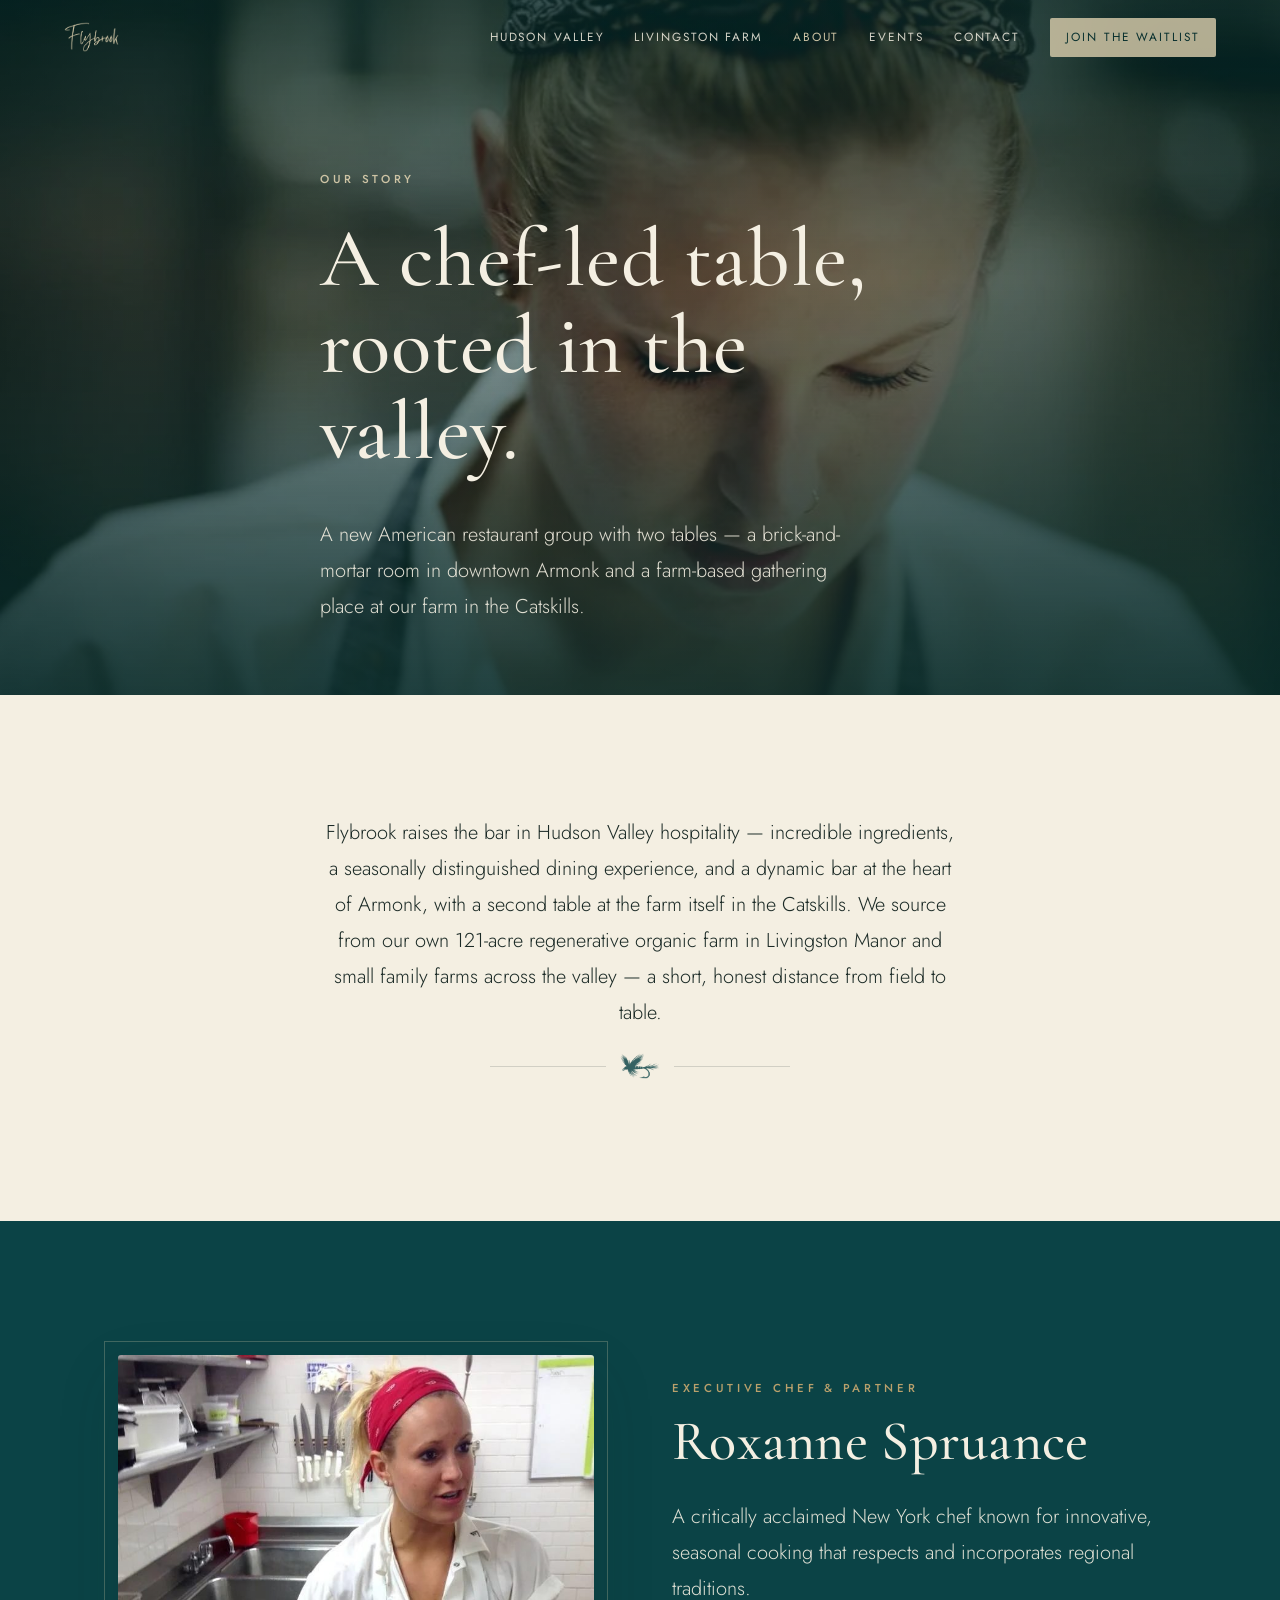
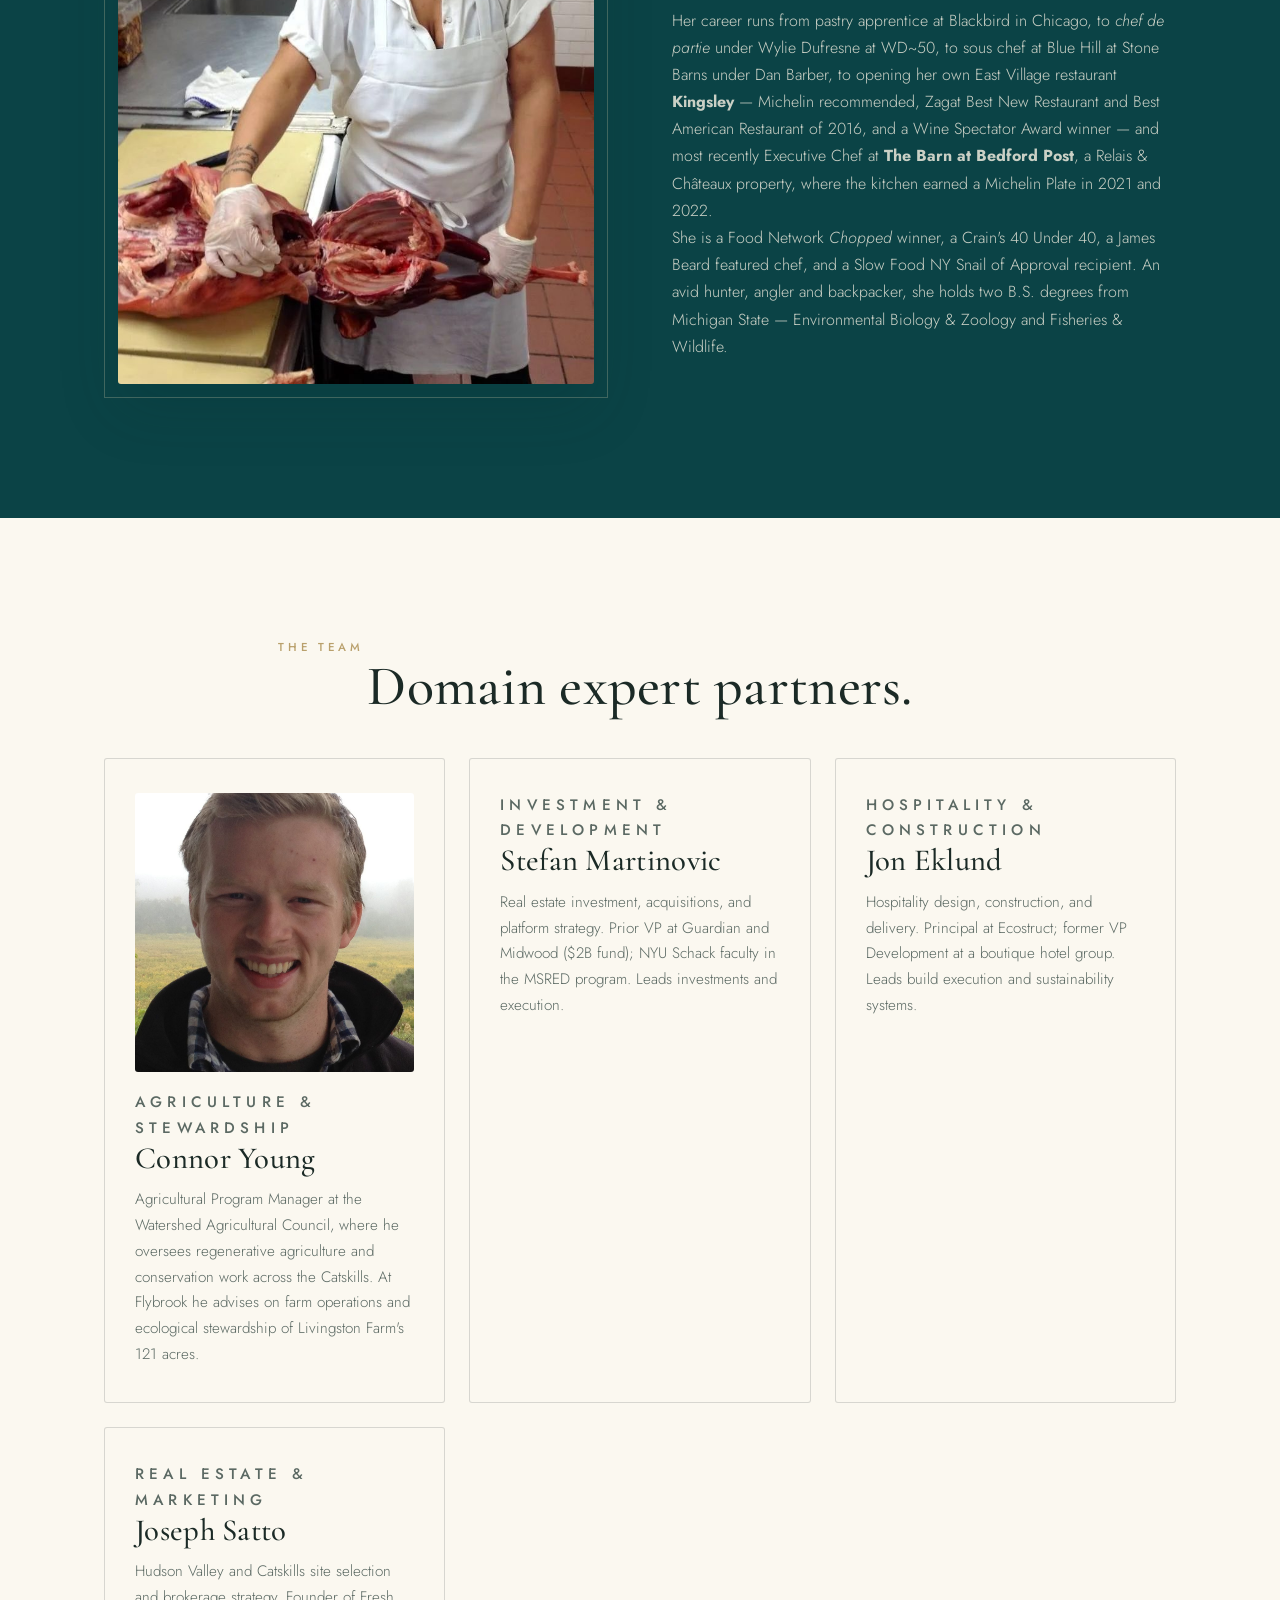
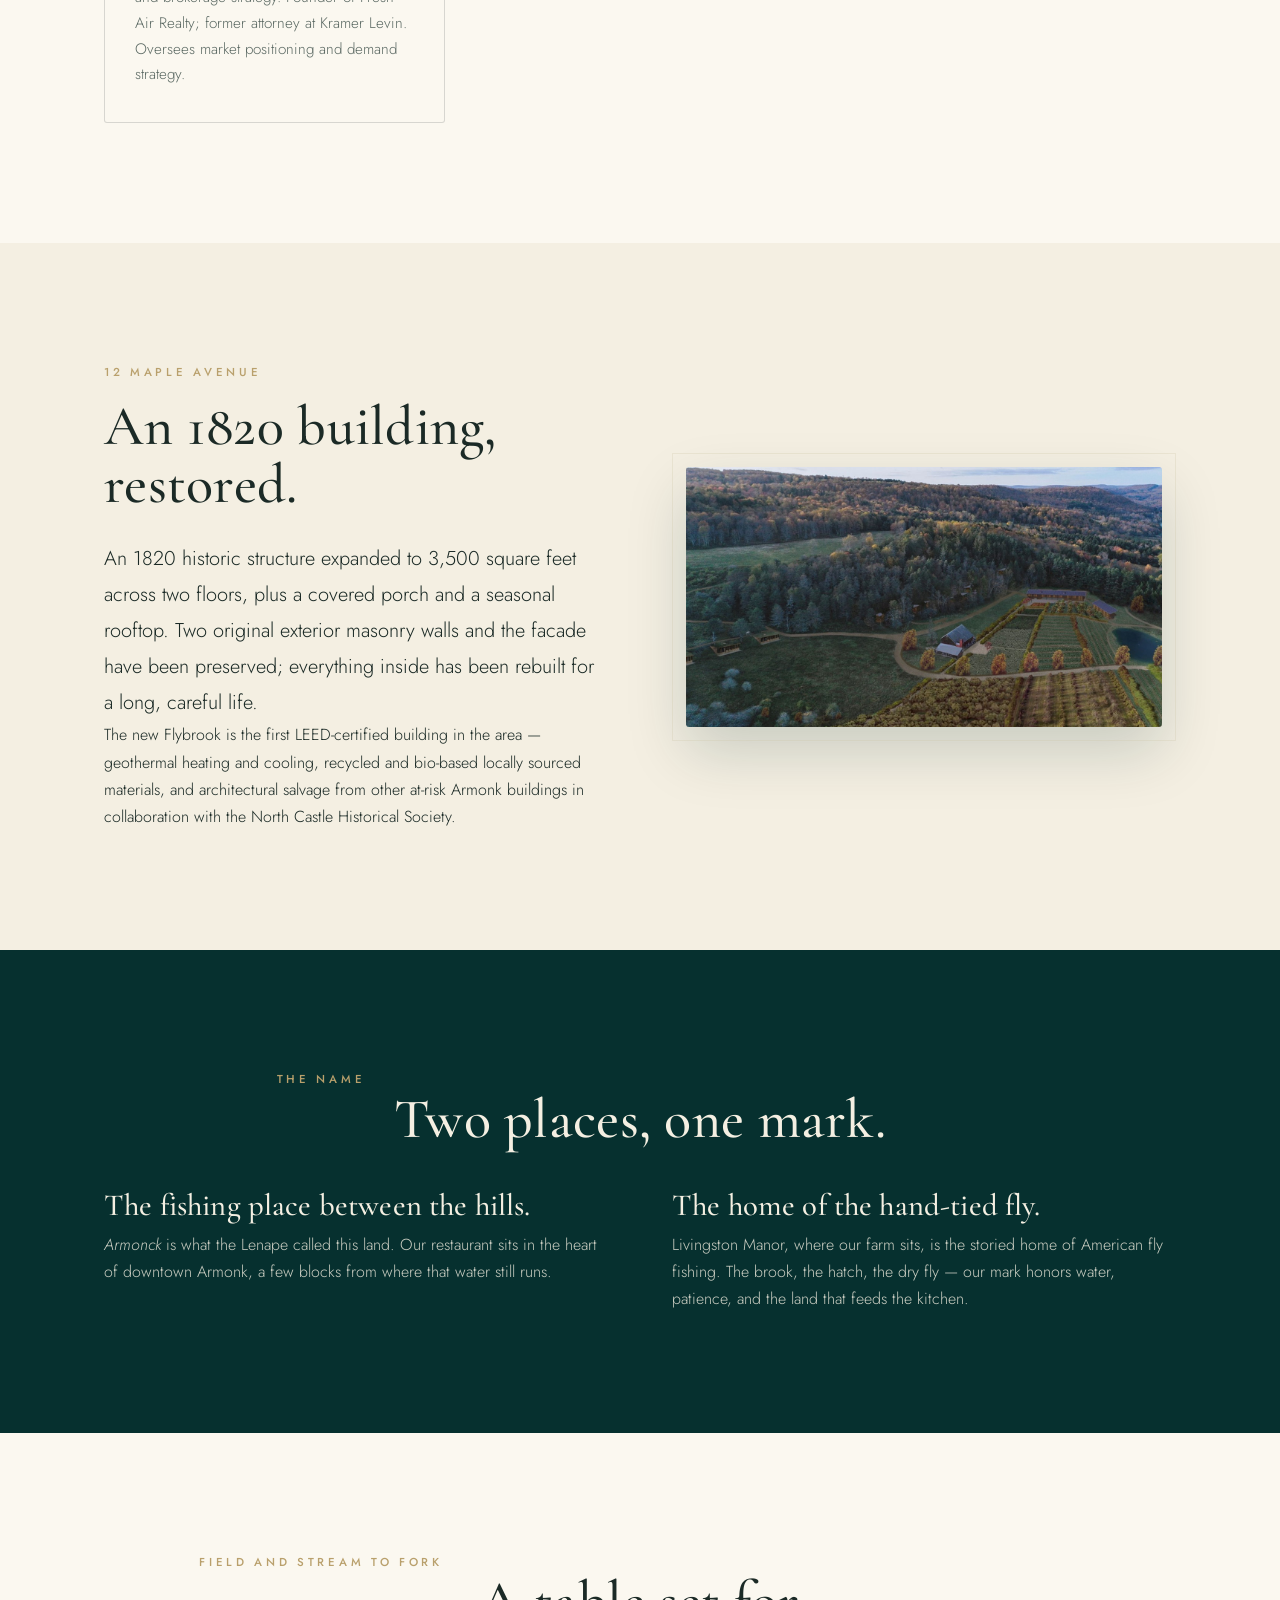
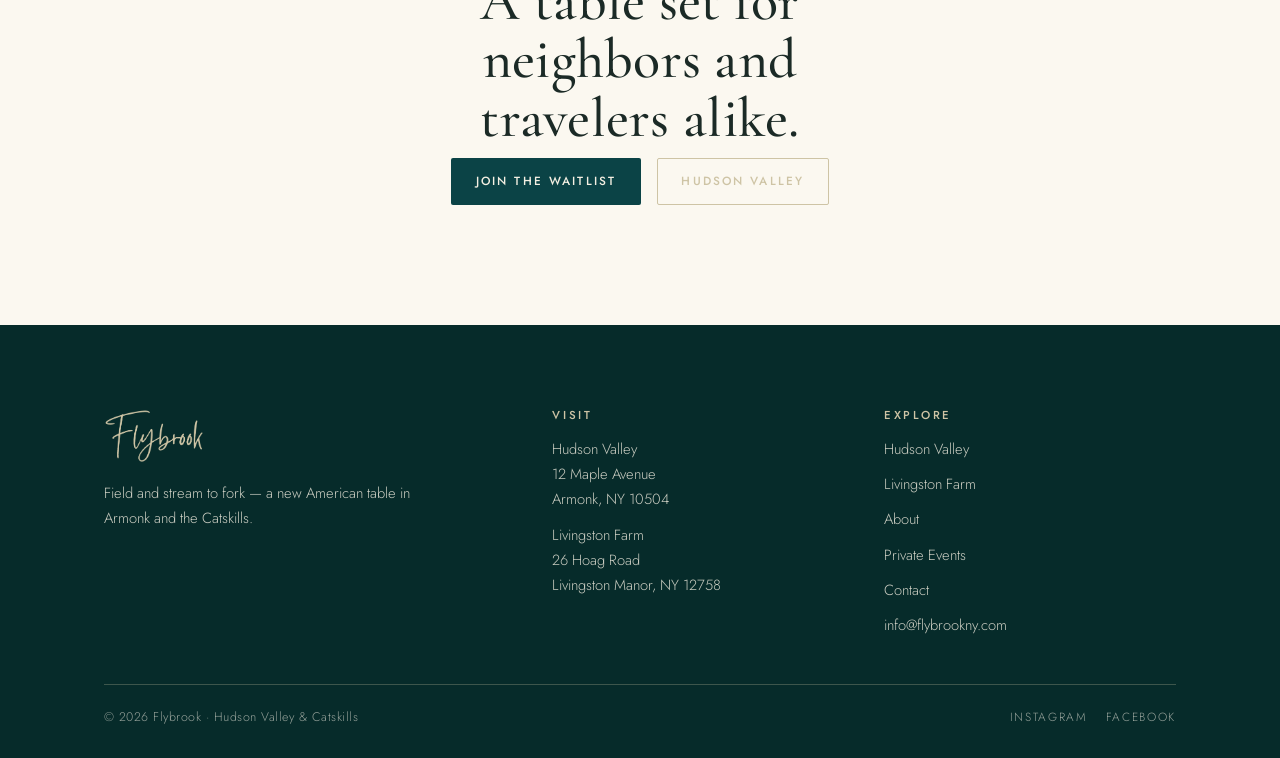
==== commit 4e201ecf: "team: add Connor Young to about page; wire @wren.ofthewoods Instagram across all pages" ====
--- a/about.html
+++ b/about.html
@@ -63,6 +63,12 @@
         <h2 class="display">Domain expert partners.</h2>
       </div>
       <div class="cards reveal">
+        <article class="card">
+          <img src="assets/img/connor-young.jpg" alt="Connor Young" style="width:100%;height:auto;aspect-ratio:1/1;object-fit:cover;border-radius:3px;margin-bottom:18px">
+          <p class="overline">Agriculture &amp; Stewardship</p>
+          <h3>Connor Young</h3>
+          <p>Agricultural Program Manager at the Watershed Agricultural Council, where he oversees regenerative agriculture and conservation work across the Catskills. At Flybrook he advises on farm operations and ecological stewardship of Livingston Farm's 121 acres.</p>
+        </article>
         <article class="card">
           <p class="overline">Investment &amp; Development</p>
           <h3>Stefan Martinovic</h3>
@@ -134,7 +140,7 @@
         <div><h4>Visit</h4><div class="footer-links"><span>Hudson Valley<br>12 Maple Avenue<br>Armonk, NY 10504</span><span>Livingston Farm<br>26 Hoag Road<br>Livingston Manor, NY 12758</span></div></div>
         <div><h4>Explore</h4><div class="footer-links"><a href="hudson-valley.html">Hudson Valley</a><a href="livingston-farm.html">Livingston Farm</a><a href="about.html">About</a><a href="events.html">Private Events</a><a href="contact.html">Contact</a><a href="mailto:info@flybrookny.com">info@flybrookny.com</a></div></div>
       </div>
-      <div class="footer-meta"><span>© <span id="year">2027</span> Flybrook · Hudson Valley &amp; Catskills</span><div class="socials"><a href="#">Instagram</a><a href="#">Facebook</a></div></div>
+      <div class="footer-meta"><span>© <span id="year">2027</span> Flybrook · Hudson Valley &amp; Catskills</span><div class="socials"><a href="https://www.instagram.com/wren.ofthewoods/" target="_blank" rel="noopener">Instagram</a><a href="#">Facebook</a></div></div>
     </div>
   </footer>
   <script src="assets/js/main.js"></script>
